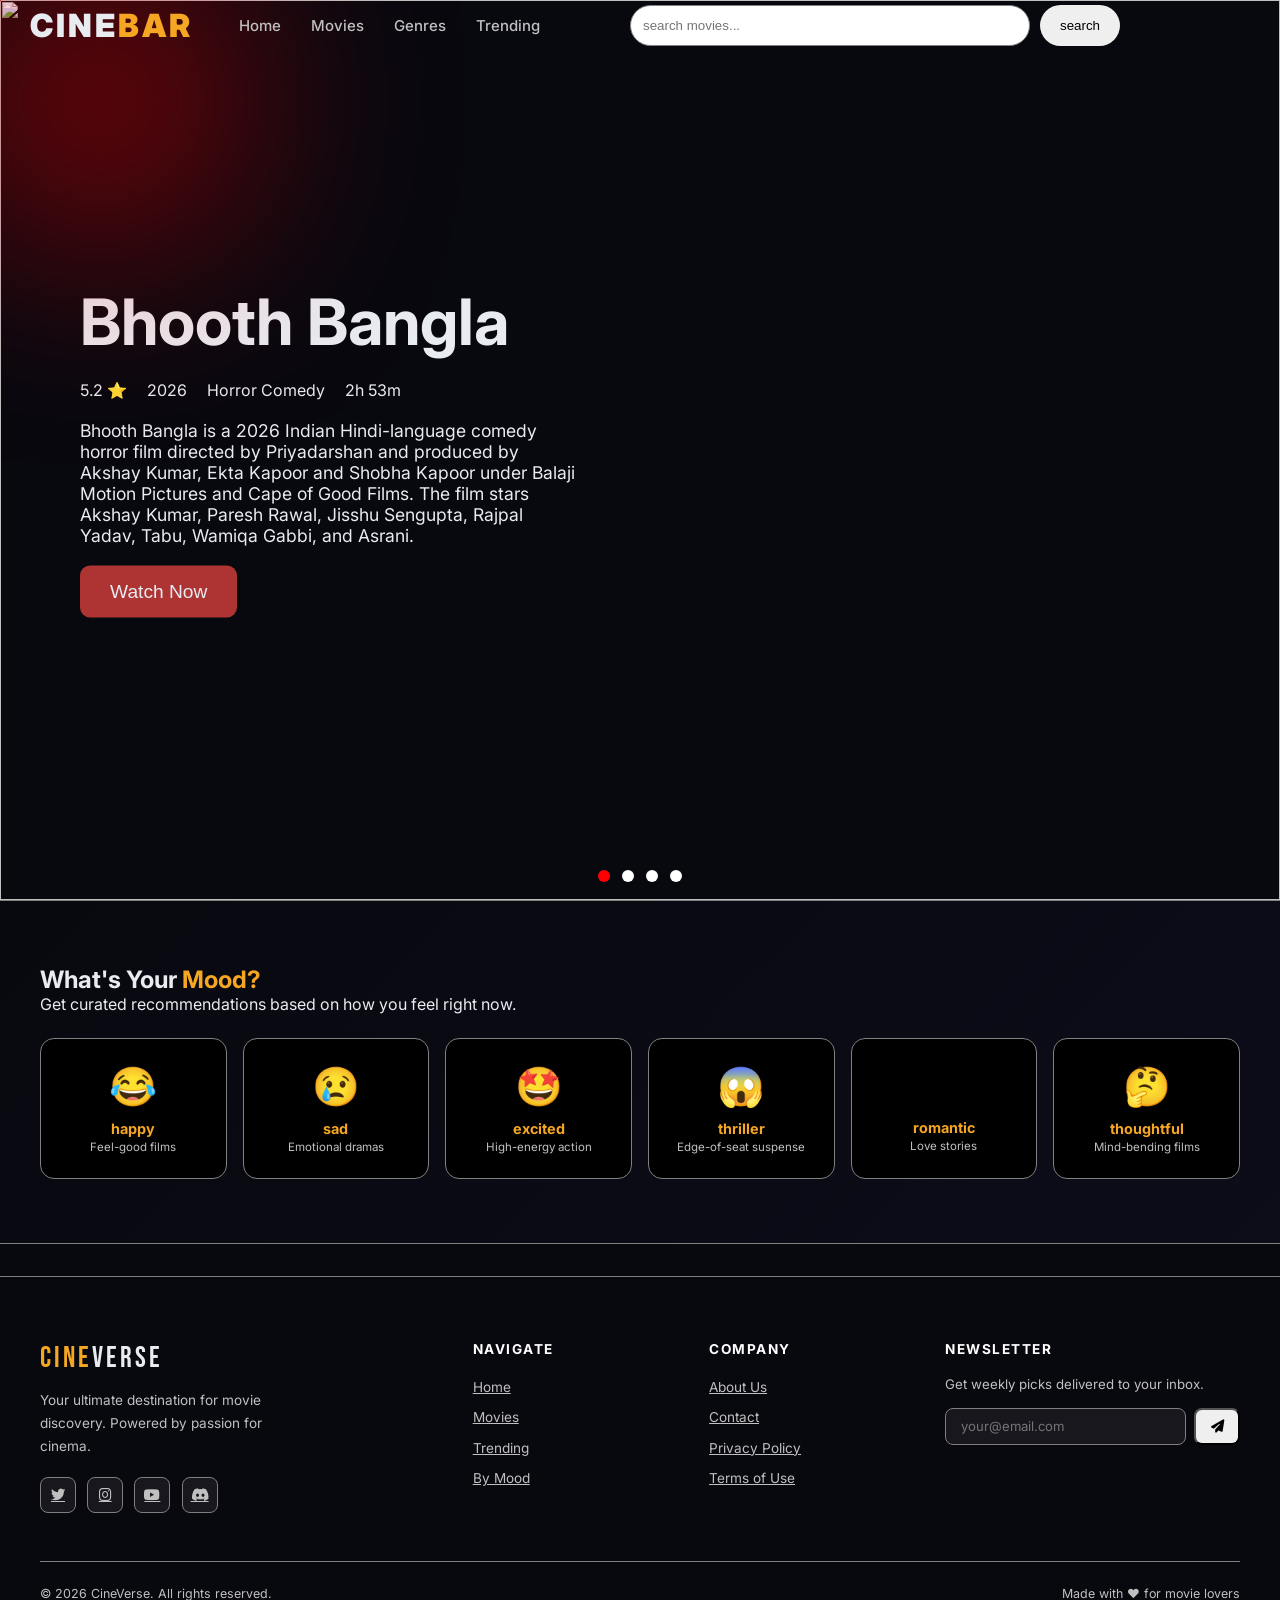
==== index.html @ 983326cc "changed" ====
<!DOCTYPE html>
<html lang="en">
<head>
    <meta charset="UTF-8">
    <meta name="viewport" content="width=device-width, initial-scale=1.0">
    <title>Document</title>
    <link href="https://fonts.googleapis.com/css2?family=Bebas+Neue&amp;family=Inter:wght@300;400;500;600;700&amp;display=swap" rel="stylesheet">
    <link rel="stylesheet" href="https://cdnjs.cloudflare.com/ajax/libs/font-awesome/6.5.0/css/all.min.css">
    <link rel="stylesheet" href="style.css">
    
</head>
<body>
    
  <div id="nav">
    <div class="nav-logo">CINE<span>BAR</span></div>
    <h4>Home</h4>
    <h4>Movies</h4>
    <h4>Genres</h4>
    <h4>Trending</h4>
    <div class="search-box">
      <input type="text" placeholder="search movies...">
      <button>search</button>
    </div>
    <button id="log-in">
      <svg xmlns="http://www.w3.org/2000/svg" height="24px" viewBox="0 -960 960 960" width="24px" fill="#e3e3e3"><path d="M234-276q51-39 114-61.5T480-360q69 0 132 22.5T726-276q35-41 54.5-93T800-480q0-133-93.5-226.5T480-800q-133 0-226.5 93.5T160-480q0 59 19.5 111t54.5 93Zm146.5-204.5Q340-521 340-580t40.5-99.5Q421-720 480-720t99.5 40.5Q620-639 620-580t-40.5 99.5Q539-440 480-440t-99.5-40.5ZM480-80q-83 0-156-31.5T197-197q-54-54-85.5-127T80-480q0-83 31.5-156T197-763q54-54 127-85.5T480-880q83 0 156 31.5T763-763q54 54 85.5 127T880-480q0 83-31.5 156T763-197q-54 54-127 85.5T480-80Zm100-95.5q47-15.5 86-44.5-39-29-86-44.5T480-280q-53 0-100 15.5T294-220q39 29 86 44.5T480-160q53 0 100-15.5ZM523-537q17-17 17-43t-17-43q-17-17-43-17t-43 17q-17 17-17 43t17 43q17 17 43 17t43-17Zm-43-43Zm0 360Z"/></svg>
      <h4>Login</h4>
    </button>
  </div>
  <div id="cursor"></div>
  <div id="cursor-blur"></div> 
  <div id="main">  
    <div class="slides">
      <div class="slide active">
        <img src="https://assets-in.bmscdn.com/discovery-catalog/events/et00411383-grhdukkwst-landscape.jpg">
        <div class="caption">
          <h1 class="title">Bhooth Bangla</h1>
          <div class="movie-info">
            <span>5.2 ⭐</span>
            <span>2026</span>
            <span>Horror Comedy</span>
            <span>2h 53m</span>
          </div>
          <p class="movie-desc">Bhooth Bangla is a 2026 Indian Hindi-language comedy horror film directed by Priyadarshan and produced by Akshay Kumar, Ekta Kapoor and Shobha Kapoor under Balaji Motion Pictures and Cape of Good Films. The film stars Akshay Kumar, Paresh Rawal, Jisshu Sengupta, Rajpal Yadav, Tabu, Wamiqa Gabbi, and Asrani.</p>
          <button>Watch Now</button>
        </div>
      </div>
      <div class="slide">
        <img src="https://s3.expatmondo.com/expatcinema-images/1a7b7613-91d9-46b9-bedc-e8db11eda9d4.jpg">
        <div class="caption">
          <h1 class="title">Dune</h1>
          <div class="movie-info">
            <span>8.4 ⭐</span>
            <span>2024</span>
            <span>Sci-fi/adventure</span>
            <span>2h 46m</span>
          </div>
          <p class="movie-desc">Paul Atreides unites with Chani and the Fremen while seeking revenge against the conspirators who destroyed his family. Facing a choice between the love of his life and the fate of the universe, he must prevent a terrible future only he can foresee.</p>
          <button>Watch Now</button>
        </div>
      </div>
    
      <div class="slide">
        <img src="https://www.tallengestore.com/cdn/shop/products/stranger_things_13_139fead2-a70d-4ea9-acdf-dca20dd885a5.jpg?v=1514020449">
        <div class="caption">
          <h1 class="title">Stranger Things</h1>
          <div class="movie-info">
            <span>8.6⭐</span>
            <span>2025</span>
            <span>Horror</span>
            <span>5 seasons</span>
          
          </div>
          <p class="movie-desc">In the 1980s Indiana, a group of young friends witness supernatural forces and secret government exploits. As they search for answers, the children unravel a series of extraordinary mysteries.</p>
          <button>Watch Now</button>
        </div>

      </div>
      <div class="slide">
        <img src="https://idiva-media.ilnmedia.com/content/2026/Mar/image-1-71_69ad0dfce208e.jpg?w=900&cc=1">
        <div class="caption"><h1 class="title">Dhurandhar</h1>
          <div class="movie-info">
            <span>8⭐</span>
            <span>2022</span>
            <span>Adventure/Spy</span>
            <span>3h 49m</span>
          
          </div>
          <p class="movie-desc">Hamza Ali Mazari pursues Major Iqbal to dismantle Pakistan's crime system. As his mission unfolds, his past reveals a transformative history that shaped his relentless drive for justice.</p>
          <button>Watch Now</button>
        </div>

      </div>
    
    </div>

    <div class="dots">
      <span class="dot active"></span>
      <span class="dot"></span>
      <span class="dot"></span>
      <span class="dot"></span>
    
    </div>
  </div>
  <section id="mood-section">
    <div style="max-width:1200px;margin:0 auto;">
      
      <h2 class="section-title">What's Your <span>Mood?</span></h2>
      <p>Get curated recommendations based on how you feel right now.</p>
      <div class="mood-grid">
        <div class="mood-card" oncllick="setMood('happy','😂')" data-mood="happy">
          <div class="mood-icon">😂</div>
          <div class="mood-label">happy</div>
          <div class="mood-sub">Feel-good films</div>
        </div>
        <div class="mood-card" onclick="setMood('sad','😢')" data-mood="sad">
          <div class="mood-icon">😢</div>
          <div class="mood-label">sad</div>
          <div class="mood-sub">Emotional dramas</div>
        </div>
        <div class="mood-card" onclick="setMood('excited','🤩')" data-mood="excited">
          <div class="mood-icon">🤩</div>
          <div class="mood-label">excited</div>
          <div class="mood-sub">High-energy action</div>
        </div>
        <div class="mood-card" onclick="setMood('thriller','😱')" data-mood="thriller">
          <div class="mood-icon">😱</div>
          <div class="mood-label">thriller</div>
          <div class="mood-sub">Edge-of-seat suspense</div>
        </div>
        <div class="mood-card" onclick="setMood('romantic','❤️')" data-mood="romantic">
          <div class="mood-icon">❤️</div>
          <div class="mood-label">romantic</div>
          <div class="mood-sub">Love stories</div>
        </div>
        <div class="mood-card" onclick="setMood('thoughtful','🤔')" data-mood="thoughtful">
          <div class="mood-icon">🤔</div>
          <div class="mood-label">thoughtful</div>
          <div class="mood-sub">Mind-bending films</div>
        </div>
      </div>
  <div id="mood-results" style="margin-top:2rem;display:none;">
  <div class="because-tag" id="mood-label-tag"></div>
  <div class="carousel-wrapper">
    <button class="carousel-btn left" onclick="scrollMood(-1)">❮</button>
    <div class="carousel-track" id="mood-row"></div>
    <button class="carousel-btn right" onclick="scrollMood(1)">❯</button>
  </div>
</div>
    </div>
  </section>
  <footer id="footer">
  <div class="footer-grid">
    <div class="footer-brand">
      <div class="logo">Cine<span style="color:#E8EBF0">Verse</span></div>
      <p>Your ultimate destination for movie discovery. Powered by passion for cinema.</p>
      <div class="footer-socials">
        <a href="#" class="footer-social"><i class="fab fa-twitter"></i></a>
        <a href="#" class="footer-social"><i class="fab fa-instagram"></i></a>
        <a href="#" class="footer-social"><i class="fab fa-youtube"></i></a>
        <a href="#" class="footer-social"><i class="fab fa-discord"></i></a>
      </div>
    </div>
    <div class="footer-col">
      <h4>Navigate</h4>
      <ul class="footer-links">
        <li><a href="#hero">Home</a></li>
        <li><a href="#movies-section">Movies</a></li>
        <li><a href="#trending-section">Trending</a></li>
        <li><a href="#mood-section">By Mood</a></li>
      </ul>
    </div>
    <div class="footer-col">
      <h4>Company</h4>
      <ul class="footer-links">
        <li><a href="#">About Us</a></li>
        <li><a href="#">Contact</a></li>
        <li><a href="#">Privacy Policy</a></li>
        <li><a href="#">Terms of Use</a></li>
      </ul>
    </div>
    <div class="footer-col">
      <h4>Newsletter</h4>
      <p>Get weekly picks delivered to your inbox.</p>
      <div class="msg">
        <input type="email" placeholder="your@email.com">
        <button class="btn-filter"><i class="fas fa-paper-plane"></i></button>
      </div>
    </div>
  </div>
  <div class="footer-bottom">
    <p>© 2026 CineVerse. All rights reserved.</p>
    <p>Made with ❤️ for movie lovers</p>
  </div>
</footer>




 <script src="script.js"></script>   
</body>
</html>
---- style.css ----
*{
   margin:0;
   padding: 0;
   box-sizing: border-box;
  
}
html,body{
    height: 100vh;
    width: 100%;
    
    background-color: #08080F;
   font-family:'Inter',sans-serif;
}
 
.nav-logo {
  font-family: 'Inter', sans-serif;
  font-size: 2rem;
  letter-spacing: 3px;
  color: #E8EBF0;
  flex-shrink: 0;
  font-weight: 900;
  margin-right: 1rem;
  
}
.nav-logo span { 
  color:#F5A623;
  font-weight: 900;
font-family:'Inter',sans-serif; }

#nav{
  top:0;
  left:0;  
  height: 50px;
  width: 100%;
  margin-left: 30px;
  display: flex;
  gap: 30px;
  align-items: center;
  justify-content: flex-start;
  position: fixed;
  z-index: 100;

}
#nav h4{
  color:silver;
    font-size: 15px;
    font-weight: 500;
    display:flex;
    gap:0.2rem;
}


.search-box{
  display: flex;
  gap: 10px;
  margin: 60px;
  
}

.search-box input{
  width: 400px;
  padding: 12px;
  border: 1px solid gray;
  border-radius: 25px;
  
  color:white;
}

.search-box button{
  padding: 12px 20px;
  border: none;
  border-radius: 25px;
  cursor: pointer;
}
#log-in{
  background-color: #F5A623;
  border-radius:30px;
  padding:10px 20px;
    color:whitesmoke;
    margin-left:150px;
    font-size: 20px;
    font-weight: 500;
    align-items: center;
    display:flex;
    border:none;
    gap:4px;
}
#log-in h4{
  color:whitesmoke;
}

#cursor{
    height: 1px;
    width: 1px;
    border-radius: 50%;
    background-color:red;
    position: fixed;
    z-index: 99;
    pointer-events: none;
}
#cursor-blur{
    height: 200px;
    width: 200px;
    border-radius: 50%;
    background-color:red;
    position: fixed;
    filter: blur(120px);
    z-index: 9;
    pointer-events: none;
}
#page1{
  width: 100%;
  height: 100px;
}
.slides {
  width: 100%;
  height: 100vh;
  position: relative;
  overflow:hidden;
  
}
.slides img{
  width:100%;
  height:100%;
  object-fit:cover;
}

.slide {
  position: absolute;
  width: 100%;
  height: 100%;
  opacity:0;
  transition: opacity 0.5s ease;
}

.slide.active {
  opacity: 1;
}


.dots {
  position: absolute;
  bottom: 10px;
  left: 50%;
  transform: translateX(-50%);
}

.dot {
  height: 12px;
  width: 12px;
  margin: 4px;
  background: white;
  display: inline-block;
  border-radius: 50%;
}

.dot.active {
  background: red;
}
.overlay{
  position:absolute;

}
.caption{
  position: absolute;
  top:50%;
  left:80px;
  transform:translateY(-50%);
  color:white;
  width:500px;
  z-index:2;
  
}
.title{
  color:#E8EBF0;
   font-size:4rem;
   margin-bottom:20px;
  
}
.movie-info{
    display:flex;
    gap:20px;
    margin-bottom: 20px;
    font-size:1rem;
    color:#E8EBF0;
    
}
.movie-desc{
    font-size:1.1rem;
    margin-bottom: 20px;
    color:#E8EBF0;
}
.caption button{
  border:none;
  padding:15px 30px;
  font-size:1.2rem;
  cursor:pointer;
  border-radius: 10px;
  background-color:rgb(174, 52, 52);
  color:#E8EBF0;

}
#mood-section {
  padding: 4rem 2.5rem;
  background: linear-gradient(135deg, #08080F 0%,#0D0D1A 100%);
  border-top: 1px solid grey;
  border-bottom: 1px solid grey;
}
#mood-section h2{
  color:#E8EBF0;
}
#mood-section span{
  color:#F5A623;
}
#mood-section p{
  color:#E8EBF0;
}
.mood-grid {
  display: grid;
  grid-template-columns: repeat(auto-fill, minmax(160px, 1fr));
  gap: 1rem;
  margin-top: 1.5rem;
}
.mood-card {
  background:black;
  border: 1px solid grey;
  border-radius:14px;
  padding: 1.5rem 1rem;
  text-align: center;
  cursor: pointer;
  transition: transform 0.28s ease,border-color 0.28s ease;
}
.mood-card:hover, .mood-card.active {
  transform: translateY(-10px);
  border-color: #F5A623;
  background:black;
}
.mood-icon { 
  font-size: 2.4rem; 
  margin-bottom: 0.6rem; 
}
.mood-label { 
  font-weight: 700; 
  font-size: 0.9rem; 
  margin-bottom: 0.2rem;
  color:#F5A623; 
}
.mood-sub { 
  font-size: 0.72rem; 
  color:silver; 
}
.carousel-wrapper {
  position: relative;
  overflow: hidden;
}

.carousel-track {
  display: flex;
  gap: 1rem;
  overflow-x: auto;
  scroll-behavior: smooth;
  scrollbar-width: none;
  padding: 1rem 0;
}




.movie-card {
  min-width: 160px;
  flex-shrink: 0;
  background: black;
  border-radius: 12px;
  overflow: hidden;
  cursor: pointer;
  transition: transform 0.3s;
}

.movie-card:hover {
  transform: scale(1.05);
}

.movie-card img {
  width: 100%;
  height: 240px;
  object-fit: cover;
}

.movie-card h3 {
  font-size: 0.85rem;
  padding: 0.5rem;
  color: #E8EBF0;
}

.movie-card p {
  font-size: 0.8rem;
  padding: 0 0.5rem 0.5rem;
  color: gold;
}

.carousel-btn {
  position: absolute;
  top: 50%;
  transform: translateY(-50%);
  background: rgba(0,0,0,0.6);
  color: white;
  
  border-radius: 50%;
  width: 40px;
  height: 40px;
  font-size: 1.2rem;
  cursor: pointer;
  z-index: 10;
}

.carousel-btn.left { left: 0; }
.carousel-btn.right { right: 0; }
#footer {
  background: #08080F;
  border-top: 1px solid grey;
  padding: 4rem 2.5rem 2rem;
  margin-top: 2rem;
}
.footer-grid {
  display: grid;
  grid-template-columns: 2fr 1fr 1fr 1.5fr;
  gap: 2.5rem;
  max-width: 1200px; margin: 0 auto;
}
.footer-brand .logo { 
  font-family: 'Bebas Neue', sans-serif; 
  font-size: 1.8rem; 
  letter-spacing: 3px; 
  color: #F5A623; 
  margin-bottom: 0.8rem; 
}
.footer-brand p { 
  font-size: 0.85rem; 
  color: silver; 
  line-height: 1.7; 
  max-width: 260px; 
}
.footer-socials { 
  display: flex; 
  gap: 0.7rem; 
  margin-top: 1.2rem; 
}
.footer-social {
  width: 36px; 
  height: 36px; 
  background: rgba(255,255,255,0.06);
  border: 1px solid grey; 
  border-radius: 8px;
  display: flex; 
  align-items: center; 
  justify-content: center;
  font-size: 0.9rem; 
  color: silver;
  
}
.footer-social:hover { 
  background: rgba(245,166,35,0.12); 
  color: #F5A623; 
  border-color: rgba(245,166,35,0.3); 
}
.footer-col h4 { 
  font-weight: 700; 
  font-size: 0.85rem; 
  text-transform: uppercase; 
  letter-spacing: 1.5px; 
  margin-bottom: 1.2rem; 
  color: white; 
}
.footer-col p{
  font-size:0.83rem;
  color:silver;
  margin-bottom:1rem;
}
.msg{
  display:flex;
  gap:0.5rem;
}
.msg input{
  flex:1;
  background:rgba(255,255,255,0.06);
  border:1px solid grey;
  border-radius:8px;
  padding:0.55rem 0.9rem;
  color:white;
  font-family:inherit;
  font-size:0.82rem;
  outline:none;
}
.btn-filter{
  padding:0.55rem 0.9rem;
  border-radius:8px;
}
.footer-links { 
  list-style: none; 
  display: flex; 
  flex-direction: 
  column; gap: 0.65rem; 
}
.footer-links a { 
  font-size: 0.85rem; 
  color: silver; 
}
.footer-links a:hover { 
  color: #F5A623 
}
.footer-bottom {
  border-top: 1px solid grey;
  margin-top: 3rem; 
  padding-top: 1.5rem;
  display: flex; 
  justify-content: space-between; 
  align-items: center;
  flex-wrap: wrap; 
  gap: 0.8rem;
  max-width: 1200px; 
  margin-left: auto; 
  margin-right: auto;
  font-size: 0.78rem; 
  color:silver;
}
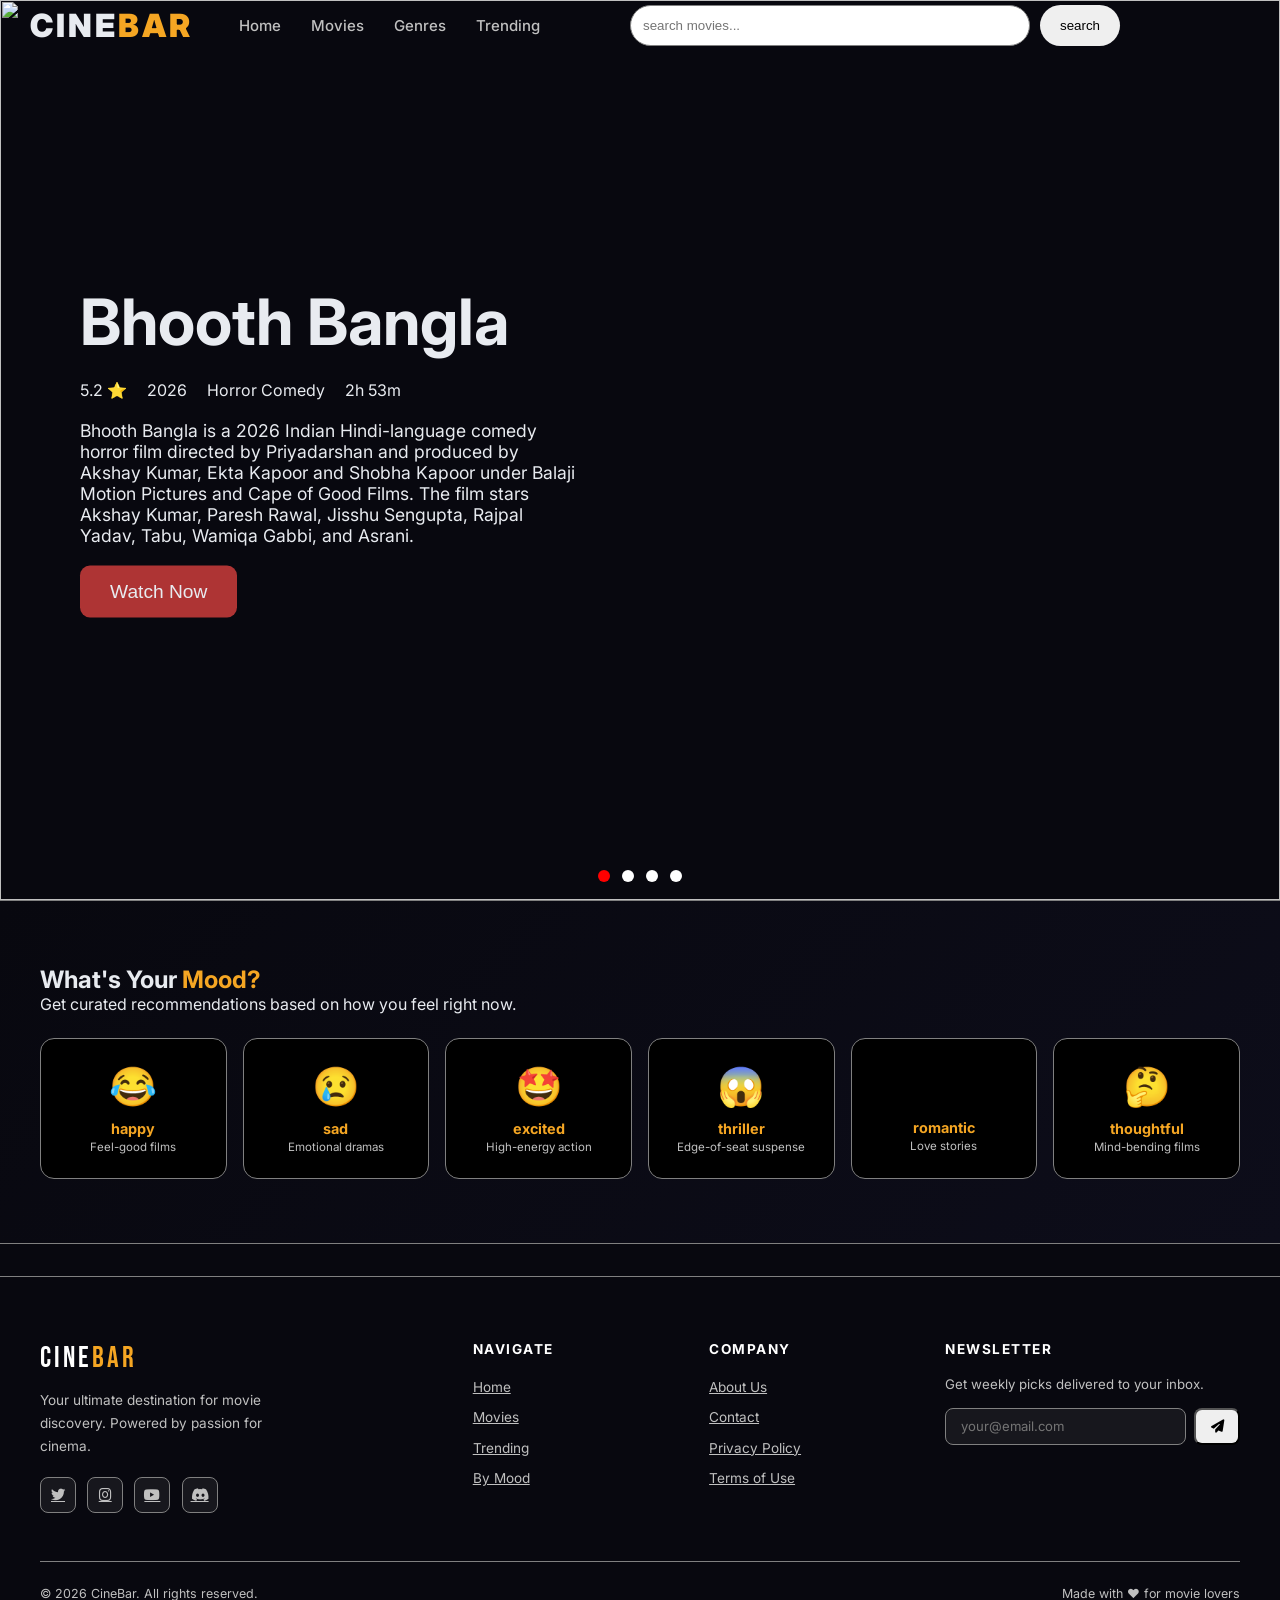
==== commit 70d150c2: "small changes in footer" ====
--- a/index.html
+++ b/index.html
@@ -26,8 +26,7 @@
       <h4>Login</h4>
     </button>
   </div>
-  <div id="cursor"></div>
-  <div id="cursor-blur"></div> 
+  
   <div id="main">  
     <div class="slides">
       <div class="slide active">
@@ -107,7 +106,7 @@
       <h2 class="section-title">What's Your <span>Mood?</span></h2>
       <p>Get curated recommendations based on how you feel right now.</p>
       <div class="mood-grid">
-        <div class="mood-card" oncllick="setMood('happy','😂')" data-mood="happy">
+        <div class="mood-card" onclick="setMood('happy','😂')" data-mood="happy">
           <div class="mood-icon">😂</div>
           <div class="mood-label">happy</div>
           <div class="mood-sub">Feel-good films</div>
@@ -151,7 +150,7 @@
   <footer id="footer">
   <div class="footer-grid">
     <div class="footer-brand">
-      <div class="logo">Cine<span style="color:#E8EBF0">Verse</span></div>
+      <div class="logo">Cine<span style="color:#F5A623">Bar</span></div>
       <p>Your ultimate destination for movie discovery. Powered by passion for cinema.</p>
       <div class="footer-socials">
         <a href="#" class="footer-social"><i class="fab fa-twitter"></i></a>
@@ -188,7 +187,7 @@
     </div>
   </div>
   <div class="footer-bottom">
-    <p>© 2026 CineVerse. All rights reserved.</p>
+    <p>© 2026 CineBar. All rights reserved.</p>
     <p>Made with ❤️ for movie lovers</p>
   </div>
 </footer>
--- a/style.css
+++ b/style.css
@@ -42,6 +42,7 @@
 
 }
 #nav h4{
+  cursor:pointer;
   color:silver;
     font-size: 15px;
     font-weight: 500;
@@ -89,25 +90,6 @@
   color:whitesmoke;
 }
 
-#cursor{
-    height: 1px;
-    width: 1px;
-    border-radius: 50%;
-    background-color:red;
-    position: fixed;
-    z-index: 99;
-    pointer-events: none;
-}
-#cursor-blur{
-    height: 200px;
-    width: 200px;
-    border-radius: 50%;
-    background-color:red;
-    position: fixed;
-    filter: blur(120px);
-    z-index: 9;
-    pointer-events: none;
-}
 #page1{
   width: 100%;
   height: 100px;
@@ -331,7 +313,7 @@
   font-family: 'Bebas Neue', sans-serif; 
   font-size: 1.8rem; 
   letter-spacing: 3px; 
-  color: #F5A623; 
+  color: white; 
   margin-bottom: 0.8rem; 
 }
 .footer-brand p { 
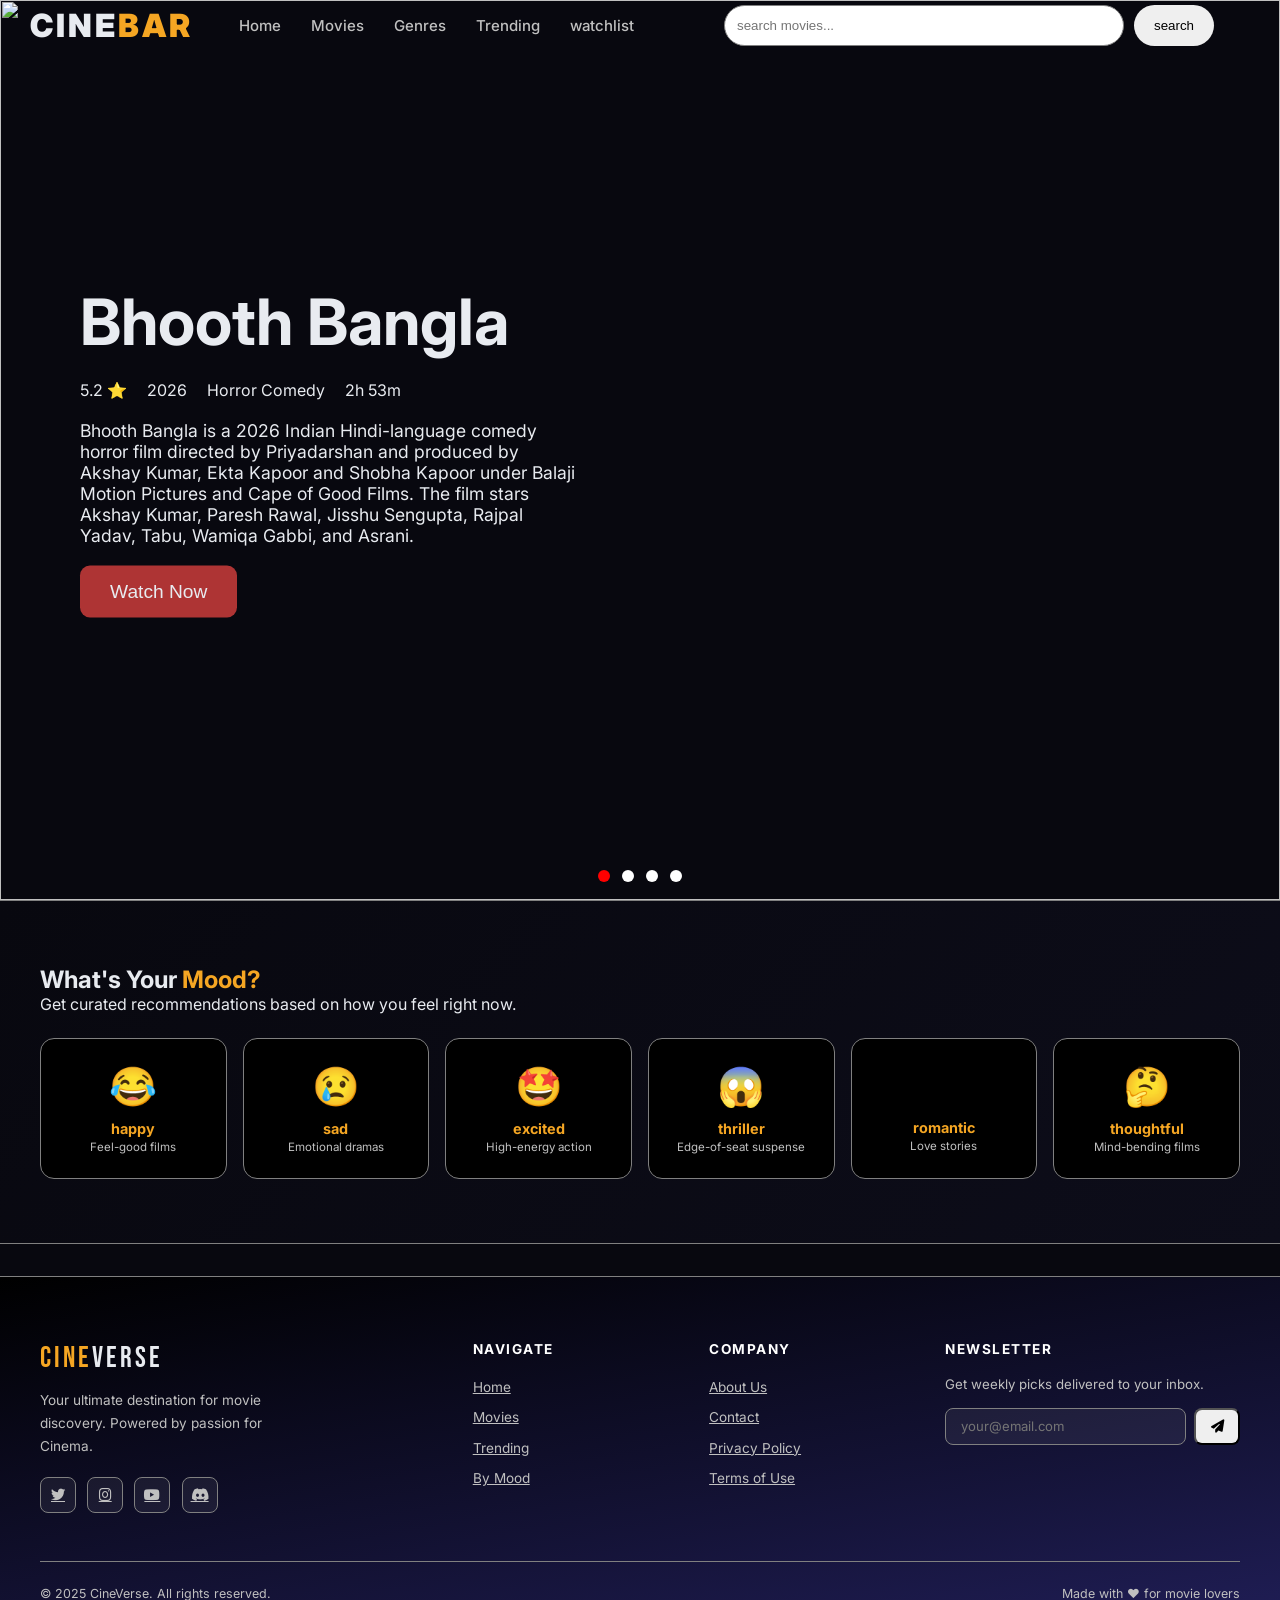
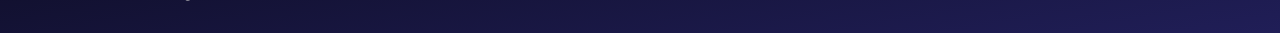
==== commit 71ad9c78: "Watchlist Part Completed" ====
--- a/index.html
+++ b/index.html
@@ -3,8 +3,9 @@
 <head>
     <meta charset="UTF-8">
     <meta name="viewport" content="width=device-width, initial-scale=1.0">
-    <title>Document</title>
+    <title>ClineBar The MovieSpot</title>
     <link href="https://fonts.googleapis.com/css2?family=Bebas+Neue&amp;family=Inter:wght@300;400;500;600;700&amp;display=swap" rel="stylesheet">
+    <link href="https://fonts.googleapis.com/css2?family=Poppins:wght@500;600;700&display=swap" rel="stylesheet">
     <link rel="stylesheet" href="https://cdnjs.cloudflare.com/ajax/libs/font-awesome/6.5.0/css/all.min.css">
     <link rel="stylesheet" href="style.css">
     
@@ -13,10 +14,11 @@
     
   <div id="nav">
     <div class="nav-logo">CINE<span>BAR</span></div>
-    <h4>Home</h4>
-    <h4>Movies</h4>
-    <h4>Genres</h4>
-    <h4>Trending</h4>
+    <a>Home</a>
+    <a>Movies</a>
+    <a>Genres</a>
+    <a>Trending</a>
+    <a href="watchlist.html" target="_blank" rel="noopener  noreferror" >watchlist</a>
     <div class="search-box">
       <input type="text" placeholder="search movies...">
       <button>search</button>
@@ -26,7 +28,8 @@
       <h4>Login</h4>
     </button>
   </div>
-  
+  <div id="cursor"></div>
+  <div id="cursor-blur"></div> 
   <div id="main">  
     <div class="slides">
       <div class="slide active">
@@ -150,8 +153,8 @@
   <footer id="footer">
   <div class="footer-grid">
     <div class="footer-brand">
-      <div class="logo">Cine<span style="color:#F5A623">Bar</span></div>
-      <p>Your ultimate destination for movie discovery. Powered by passion for cinema.</p>
+      <div class="logo">Cine<span style="color:#E8EBF0">Verse</span></div>
+      <p>Your ultimate destination for movie discovery. Powered by passion for Cinema.</p>
       <div class="footer-socials">
         <a href="#" class="footer-social"><i class="fab fa-twitter"></i></a>
         <a href="#" class="footer-social"><i class="fab fa-instagram"></i></a>
@@ -187,7 +190,7 @@
     </div>
   </div>
   <div class="footer-bottom">
-    <p>© 2026 CineBar. All rights reserved.</p>
+    <p>© 2025 CineVerse. All rights reserved.</p>
     <p>Made with ❤️ for movie lovers</p>
   </div>
 </footer>
--- a/style.css
+++ b/style.css
@@ -41,13 +41,14 @@
   z-index: 100;
 
 }
-#nav h4{
-  cursor:pointer;
+#nav a{
   color:silver;
     font-size: 15px;
     font-weight: 500;
     display:flex;
     gap:0.2rem;
+    cursor: pointer;
+    text-decoration: none;
 }
 
 
@@ -89,7 +90,26 @@
 #log-in h4{
   color:whitesmoke;
 }
-
+/* 
+#cursor{
+    height: 1px;
+    width: 1px;
+    border-radius: 50%;
+    background-color:red;
+    position: fixed;
+    z-index: 99;
+    pointer-events: none;
+}
+#cursor-blur{
+    height: 200px;
+    width: 200px;
+    border-radius: 50%;
+    background-color:red; 
+    position: fixed;
+    filter: blur(120px);
+    z-index: 9;
+    pointer-events: none;
+} */
 #page1{
   width: 100%;
   height: 100px;
@@ -298,7 +318,7 @@
 .carousel-btn.left { left: 0; }
 .carousel-btn.right { right: 0; }
 #footer {
-  background: #08080F;
+  background: linear-gradient(350deg,rgb(32, 30, 87), black);
   border-top: 1px solid grey;
   padding: 4rem 2.5rem 2rem;
   margin-top: 2rem;
@@ -313,7 +333,7 @@
   font-family: 'Bebas Neue', sans-serif; 
   font-size: 1.8rem; 
   letter-spacing: 3px; 
-  color: white; 
+  color: #F5A623; 
   margin-bottom: 0.8rem; 
 }
 .footer-brand p { 
@@ -405,3 +425,17 @@
   font-size: 0.78rem; 
   color:silver;
 }
+.watchlist-btn{
+  font-family: poppins;
+  font-size: 20px;
+  padding-right:80px;
+  padding-left: 75px;
+  color: white;
+  background: linear-gradient(55deg, rgb(0, 4, 255), rgba(255, 0, 0, 1));
+  border-radius: 7px;
+  /* border: 1px solid white; */
+}
+.watchlist-btn:hover{
+  opacity: 0.6;
+  transition-duration: 0.5s;
+}
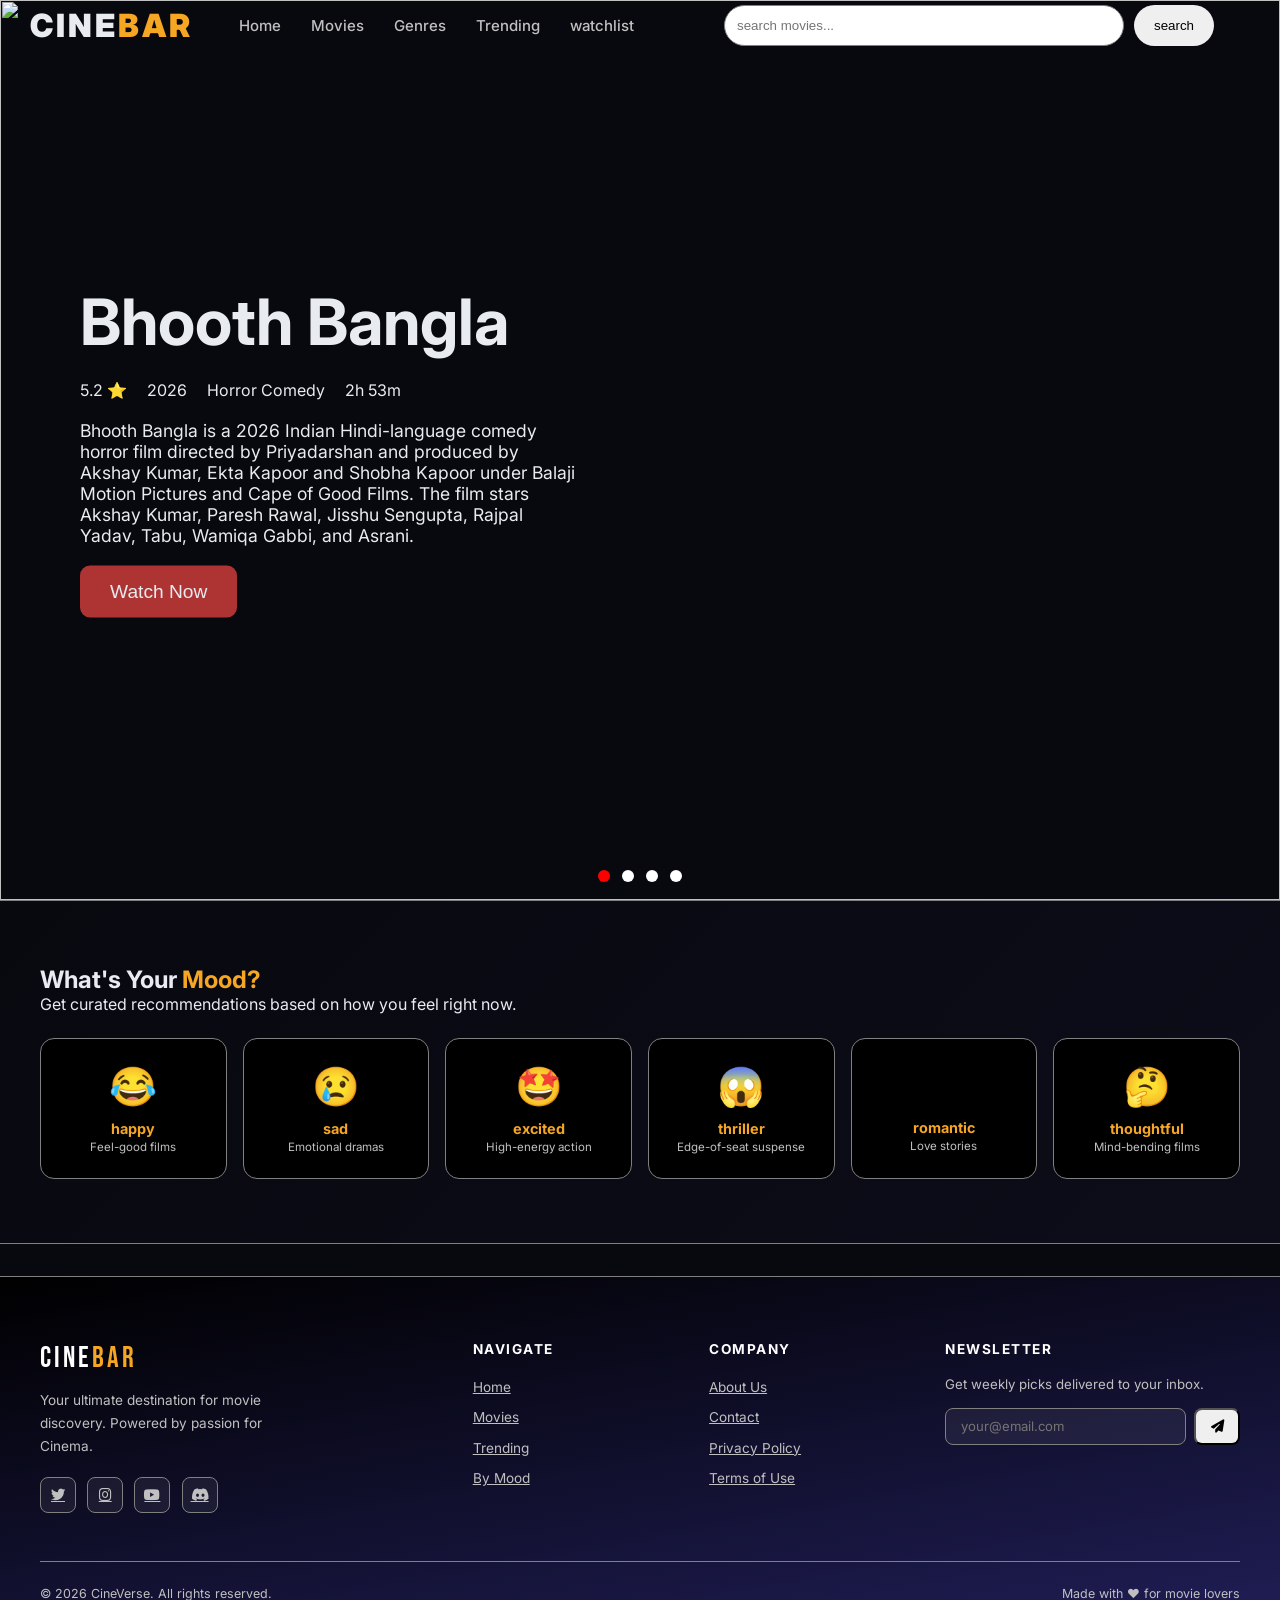
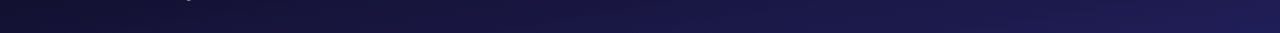
==== commit 6c80acef: "updated page" ====
--- a/index.html
+++ b/index.html
@@ -28,8 +28,6 @@
       <h4>Login</h4>
     </button>
   </div>
-  <div id="cursor"></div>
-  <div id="cursor-blur"></div> 
   <div id="main">  
     <div class="slides">
       <div class="slide active">
@@ -153,7 +151,7 @@
   <footer id="footer">
   <div class="footer-grid">
     <div class="footer-brand">
-      <div class="logo">Cine<span style="color:#E8EBF0">Verse</span></div>
+      <div class="logo">Cine<span style="color:#F5A623">Bar</span></div>
       <p>Your ultimate destination for movie discovery. Powered by passion for Cinema.</p>
       <div class="footer-socials">
         <a href="#" class="footer-social"><i class="fab fa-twitter"></i></a>
@@ -190,14 +188,10 @@
     </div>
   </div>
   <div class="footer-bottom">
-    <p>© 2025 CineVerse. All rights reserved.</p>
+    <p>© 2026 CineVerse. All rights reserved.</p>
     <p>Made with ❤️ for movie lovers</p>
   </div>
 </footer>
-
-
-
-
- <script src="script.js"></script>   
+<script src="script.js"></script>   
 </body>
 </html>
--- a/style.css
+++ b/style.css
@@ -78,38 +78,19 @@
   background-color: #F5A623;
   border-radius:30px;
   padding:10px 20px;
-    color:whitesmoke;
-    margin-left:150px;
-    font-size: 20px;
-    font-weight: 500;
-    align-items: center;
-    display:flex;
-    border:none;
-    gap:4px;
+  color:whitesmoke;
+  margin-left:80px;
+  font-size: 20px;
+  font-weight: 500;
+  align-items: center;
+  display:flex;
+  border:none;
+  gap:4px;
 }
 #log-in h4{
   color:whitesmoke;
 }
-/* 
-#cursor{
-    height: 1px;
-    width: 1px;
-    border-radius: 50%;
-    background-color:red;
-    position: fixed;
-    z-index: 99;
-    pointer-events: none;
-}
-#cursor-blur{
-    height: 200px;
-    width: 200px;
-    border-radius: 50%;
-    background-color:red; 
-    position: fixed;
-    filter: blur(120px);
-    z-index: 9;
-    pointer-events: none;
-} */
+
 #page1{
   width: 100%;
   height: 100px;
@@ -333,7 +314,7 @@
   font-family: 'Bebas Neue', sans-serif; 
   font-size: 1.8rem; 
   letter-spacing: 3px; 
-  color: #F5A623; 
+  color: white; 
   margin-bottom: 0.8rem; 
 }
 .footer-brand p { 
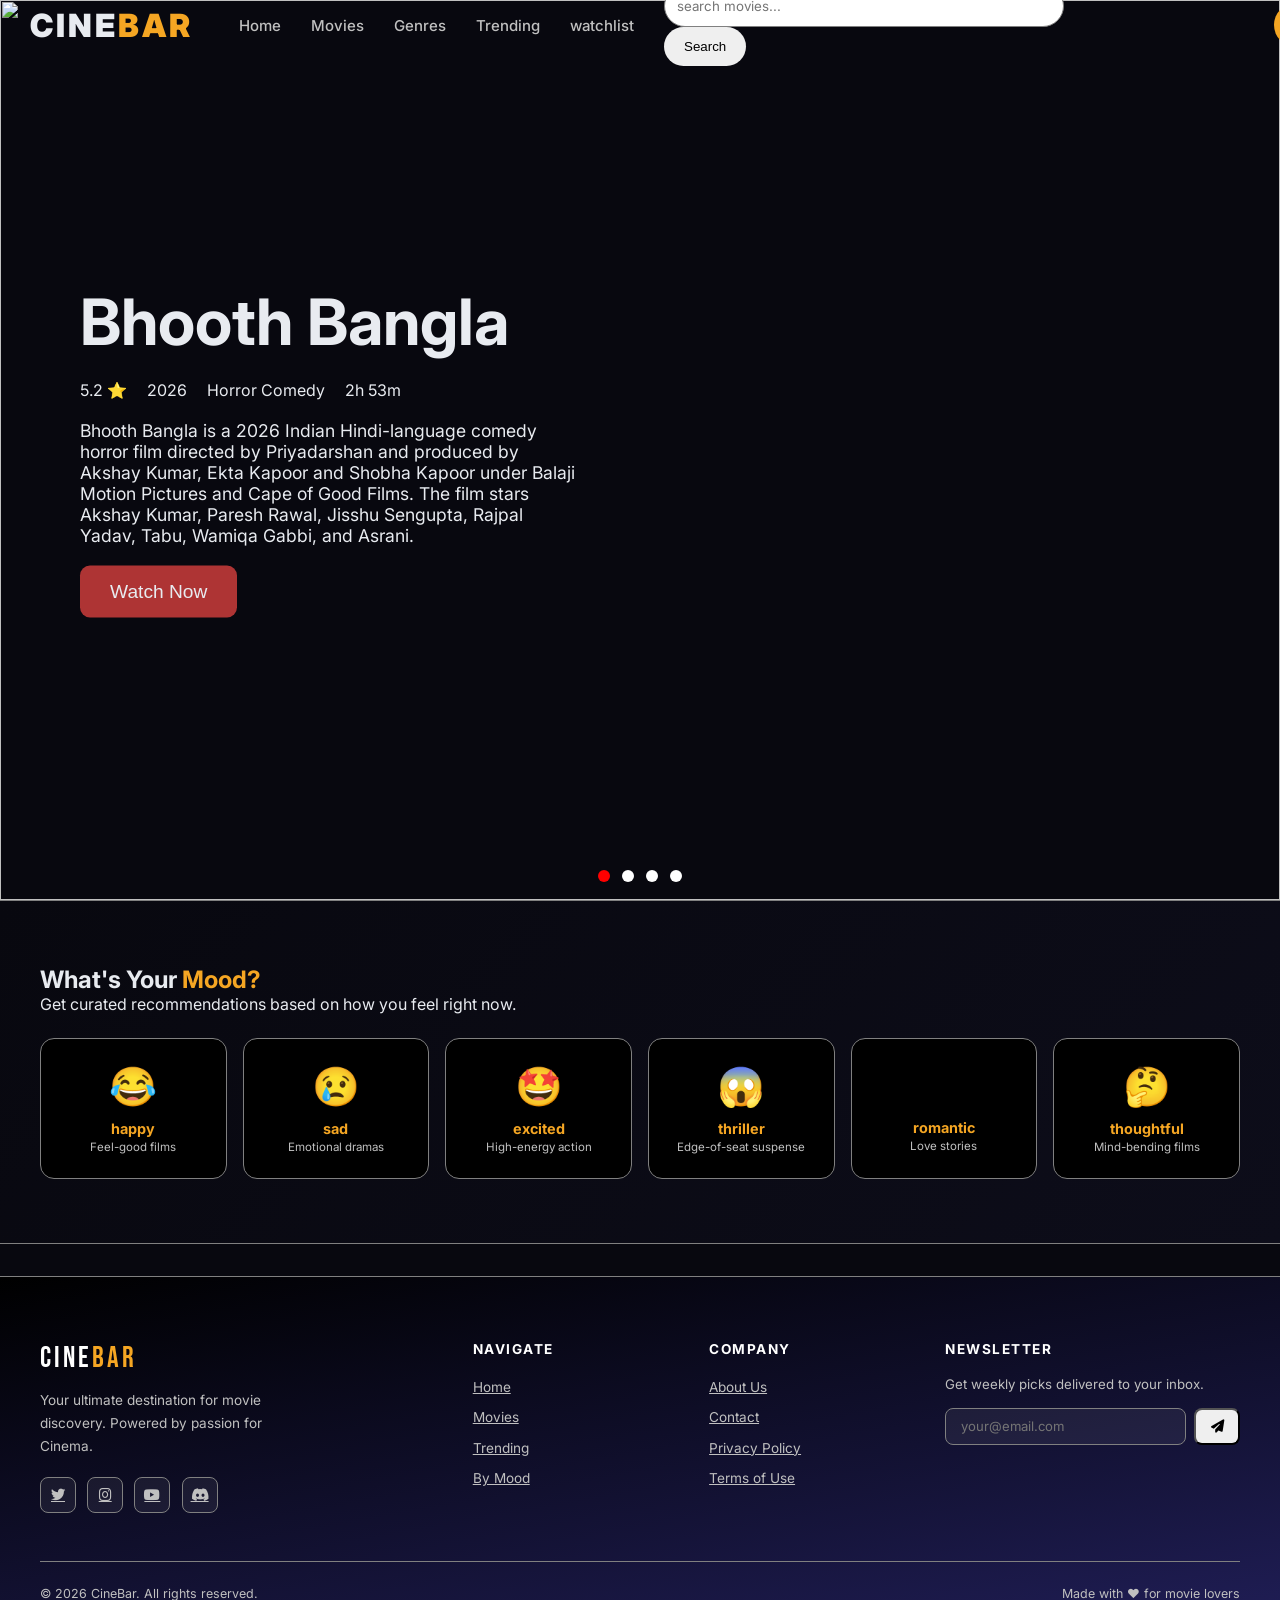
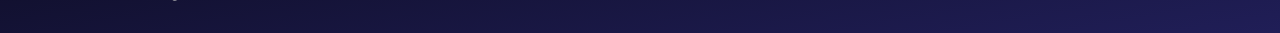
==== commit 14b4372e: "new updated page" ====
--- a/index.html
+++ b/index.html
@@ -19,9 +19,9 @@
     <a>Genres</a>
     <a>Trending</a>
     <a href="watchlist.html" target="_blank" rel="noopener  noreferror" >watchlist</a>
-    <div class="search-box">
-      <input type="text" placeholder="search movies...">
-      <button>search</button>
+    <div class="search-container">
+      <input id="search-input" type="text" placeholder="search movies...">
+      <button id="search-btn">Search</button>
     </div>
     <button id="log-in">
       <svg xmlns="http://www.w3.org/2000/svg" height="24px" viewBox="0 -960 960 960" width="24px" fill="#e3e3e3"><path d="M234-276q51-39 114-61.5T480-360q69 0 132 22.5T726-276q35-41 54.5-93T800-480q0-133-93.5-226.5T480-800q-133 0-226.5 93.5T160-480q0 59 19.5 111t54.5 93Zm146.5-204.5Q340-521 340-580t40.5-99.5Q421-720 480-720t99.5 40.5Q620-639 620-580t-40.5 99.5Q539-440 480-440t-99.5-40.5ZM480-80q-83 0-156-31.5T197-197q-54-54-85.5-127T80-480q0-83 31.5-156T197-763q54-54 127-85.5T480-880q83 0 156 31.5T763-763q54 54 85.5 127T880-480q0 83-31.5 156T763-197q-54 54-127 85.5T480-80Zm100-95.5q47-15.5 86-44.5-39-29-86-44.5T480-280q-53 0-100 15.5T294-220q39 29 86 44.5T480-160q53 0 100-15.5ZM523-537q17-17 17-43t-17-43q-17-17-43-17t-43 17q-17 17-17 43t17 43q17 17 43 17t43-17Zm-43-43Zm0 360Z"/></svg>
@@ -101,6 +101,15 @@
     
     </div>
   </div>
+
+  <div id="search-results" style="margin-top:2rem; display:none;">
+  <div class="because-tag" id="search-label-tag"></div>
+  <div class="carousel-wrapper">
+    <button class="carousel-btn left" onclick="scrollSearch(-1)">❮</button>
+    <div class="carousel-track" id="search-row"></div>
+    <button class="carousel-btn right" onclick="scrollSearch(1)">❯</button>
+  </div>
+</div>
   <section id="mood-section">
     <div style="max-width:1200px;margin:0 auto;">
       
@@ -188,7 +197,7 @@
     </div>
   </div>
   <div class="footer-bottom">
-    <p>© 2026 CineVerse. All rights reserved.</p>
+    <p>© 2026 CineBar. All rights reserved.</p>
     <p>Made with ❤️ for movie lovers</p>
   </div>
 </footer>
--- a/style.css
+++ b/style.css
@@ -51,35 +51,44 @@
     text-decoration: none;
 }
 
-
-.search-box{
-  display: flex;
-  gap: 10px;
-  margin: 60px;
-  
-}
-
-.search-box input{
+#search-input{
   width: 400px;
   padding: 12px;
   border: 1px solid gray;
   border-radius: 25px;
-  
-  color:white;
-}
-
-.search-box button{
+  font-family:'Inter',sans-serif;
+  color:black;
+}
+
+#search-btn{
   padding: 12px 20px;
   border: none;
   border-radius: 25px;
   cursor: pointer;
+}
+.search-flex-row {
+  display: flex;
+  flex-wrap: wrap;
+  gap: 1.5rem;
+  justify-content: center;  
+  margin-top: 1rem;
+  padding: 0 1rem;
+}
+
+.search-flex-row .movie-card {
+  flex: 0 0 auto;            
+  width: 180px;              
+}
+#search-label-tag {
+  color: white;
+  font-size: 1.5rem;
 }
 #log-in{
   background-color: #F5A623;
   border-radius:30px;
   padding:10px 20px;
   color:whitesmoke;
-  margin-left:80px;
+  margin-left:180px;
   font-size: 20px;
   font-weight: 500;
   align-items: center;
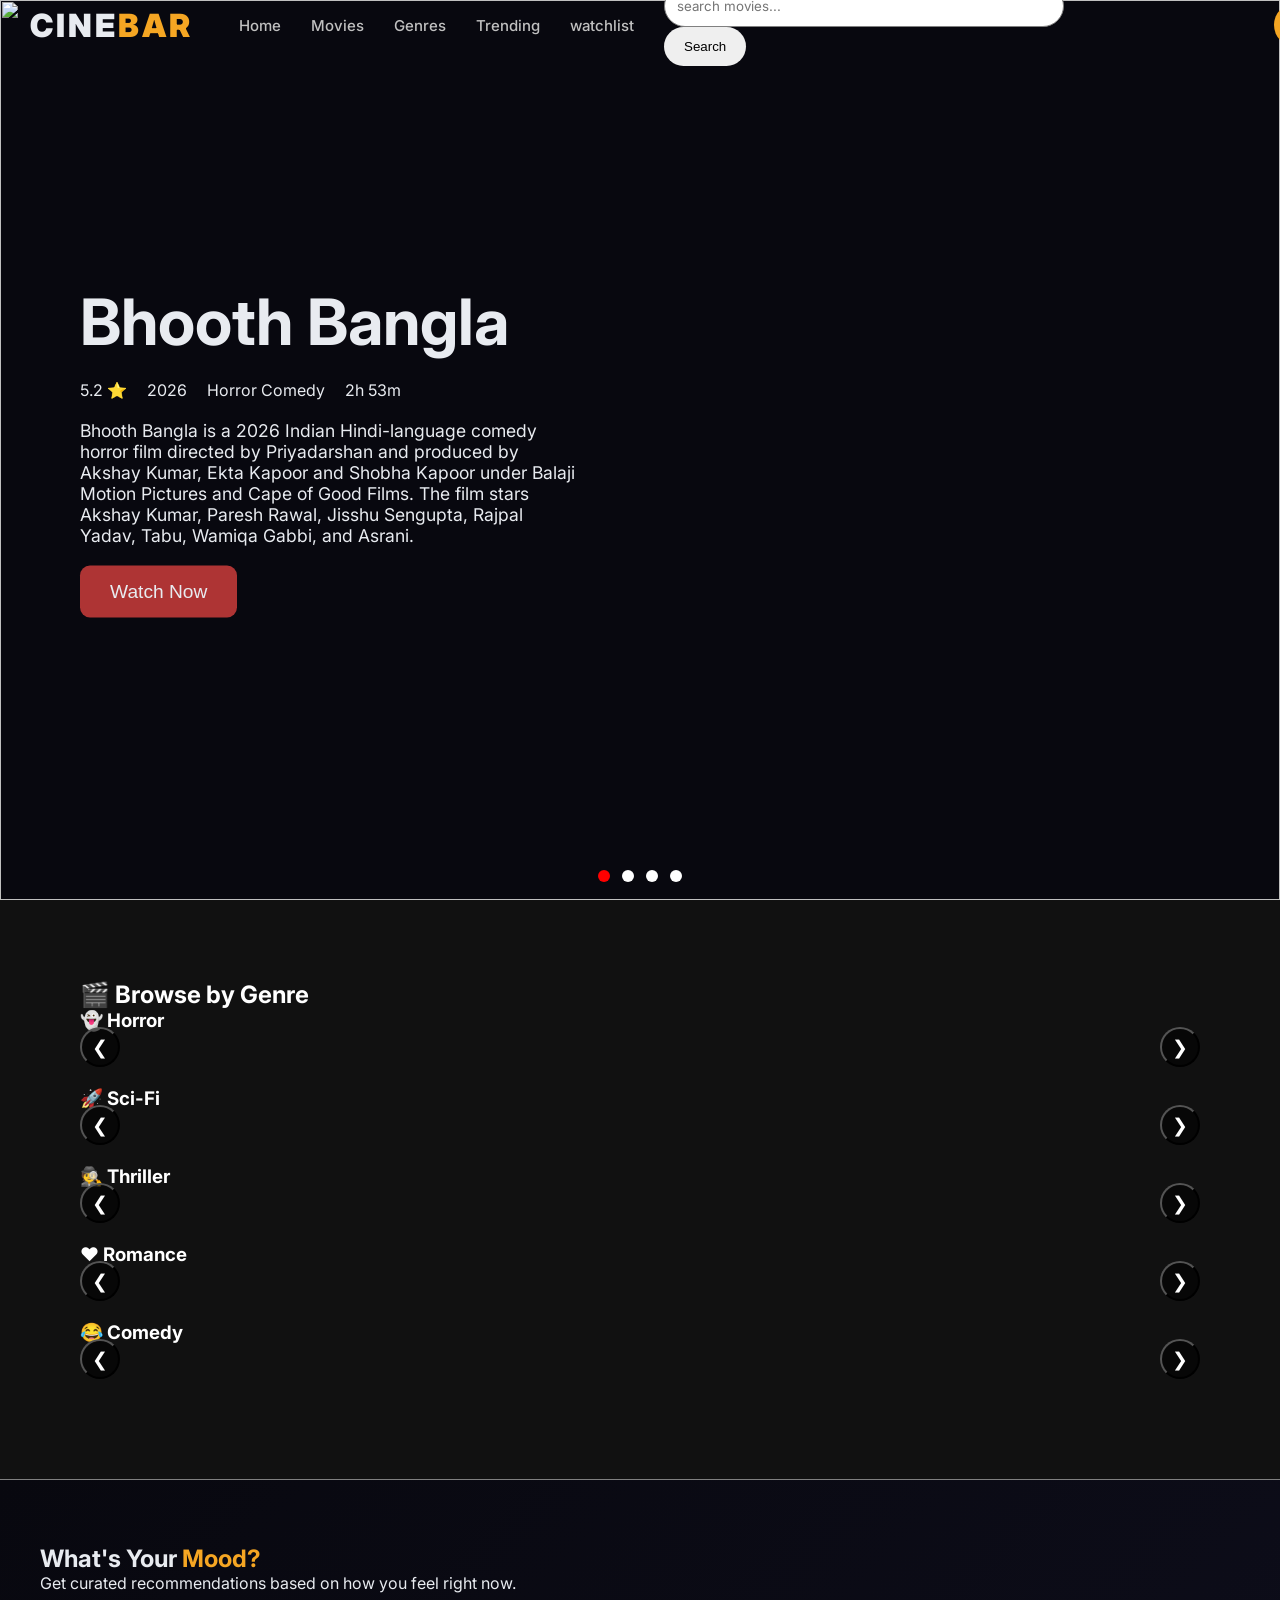
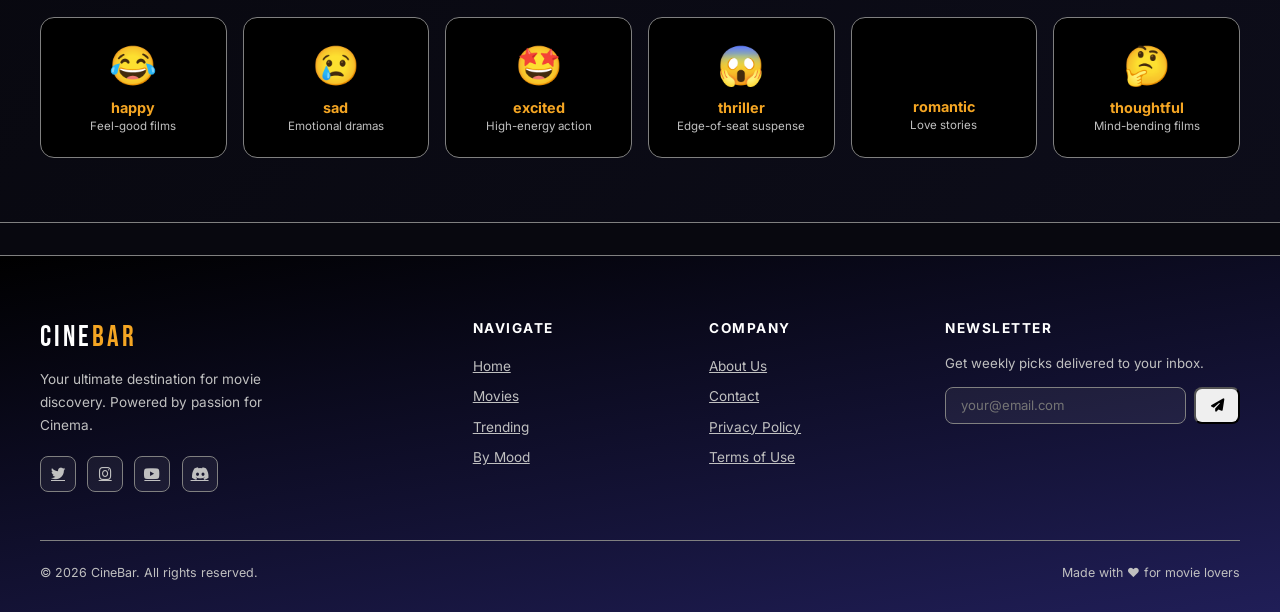
==== commit b3221b63: "updated page genre" ====
--- a/index.html
+++ b/index.html
@@ -110,6 +110,65 @@
     <button class="carousel-btn right" onclick="scrollSearch(1)">❯</button>
   </div>
 </div>
+
+<section class="genre-section">
+  <h2>🎬 Browse by Genre</h2>
+
+  <div class="genre">
+    <h3>👻 Horror</h3>
+    <div class="slider-container">
+      <button class="arrow left" onclick="scrollRow('horror',-300)">❮</button>
+
+      <div class="movie-row" id="horror"></div>
+
+      <button class="arrow right" onclick="scrollRow('horror',300)">❯</button>
+    </div>
+  </div>
+
+  <div class="genre">
+    <h3>🚀 Sci-Fi</h3>
+    <div class="slider-container">
+      <button class="arrow left" onclick="scrollRow('scifi',-300)">❮</button>
+
+      <div class="movie-row" id="scifi"></div>
+
+      <button class="arrow right" onclick="scrollRow('scifi',300)">❯</button>
+    </div>
+  </div>
+
+  <div class="genre">
+    <h3>🕵️ Thriller</h3>
+    <div class="slider-container">
+      <button class="arrow left" onclick="scrollRow('thriller',-300)">❮</button>
+
+      <div class="movie-row" id="thriller"></div>
+
+      <button class="arrow right" onclick="scrollRow('thriller',300)">❯</button>
+    </div>
+  </div>
+
+  <div class="genre">
+    <h3>❤️ Romance</h3>
+    <div class="slider-container">
+      <button class="arrow left" onclick="scrollRow('romance',-300)">❮</button>
+
+      <div class="movie-row" id="romance"></div>
+
+      <button class="arrow right" onclick="scrollRow()">❯</button>
+    </div>
+  </div>
+
+  <div class="genre">
+    <h3>😂 Comedy</h3>
+    <div class="slider-container">
+      <button class="arrow left" onclick="scrollRow('comedy',-300)">❮</button>
+
+      <div class="movie-row" id="comedy"></div>
+
+      <button class="arrow right" onclick="scrollRow('comedy',300)">❯</button>
+    </div>
+  </div>
+</section>
   <section id="mood-section">
     <div style="max-width:1200px;margin:0 auto;">
       
--- a/style.css
+++ b/style.css
@@ -23,9 +23,10 @@
   
 }
 .nav-logo span { 
-  color:#F5A623;
-  font-weight: 900;
-font-family:'Inter',sans-serif; }
+color:#F5A623;
+font-weight: 900;
+font-family:'Inter',sans-serif; 
+}
 
 #nav{
   top:0;
@@ -43,12 +44,12 @@
 }
 #nav a{
   color:silver;
-    font-size: 15px;
-    font-weight: 500;
-    display:flex;
-    gap:0.2rem;
-    cursor: pointer;
-    text-decoration: none;
+  font-size: 15px;
+  font-weight: 500;
+  display:flex;
+  gap:0.2rem;
+  cursor: pointer;
+  text-decoration: none;
 }
 
 #search-input{
@@ -66,6 +67,12 @@
   border-radius: 25px;
   cursor: pointer;
 }
+#search-results{
+  padding:40px;
+  background: linear-gradient(135deg, #08080F 0%,#0D0D1A 100%);
+  border-top: 1px solid grey;
+  border-bottom: 1px solid grey;
+}
 .search-flex-row {
   display: flex;
   flex-wrap: wrap;
@@ -77,12 +84,61 @@
 
 .search-flex-row .movie-card {
   flex: 0 0 auto;            
-  width: 180px;              
+  width: 180px;
+   padding: 4rem 2.5rem;              
 }
 #search-label-tag {
   color: white;
   font-size: 1.5rem;
 }
+.genre-section{
+    padding:80px;
+    background:#111;
+    color:white;
+}
+
+.genre{
+    margin-bottom:40px;
+}
+
+.genre h3{
+    margin-bottom:15px;
+}
+
+.slider-container{
+    display:flex;
+    align-items:center;
+    position:relative;
+}
+
+.movie-row{
+    display:flex;
+    overflow-x:auto;
+    gap:1rem;
+    scroll-behavior:smooth;
+}
+
+.movie-row::-webkit-scrollbar{
+    display:none;
+}
+.arrow{
+  position: absolute;
+  top: 50%;
+  transform: translateY(-50%);
+  background: rgba(0,0,0,0.6);
+  color: white;
+  
+  border-radius: 50%;
+  width: 40px;
+  height: 40px;
+  font-size: 1.2rem;
+  cursor: pointer;
+  z-index: 10;
+ 
+}
+.arrow.left { left: 0; }
+.arrow.right { right: 0; }
+
 #log-in{
   background-color: #F5A623;
   border-radius:30px;
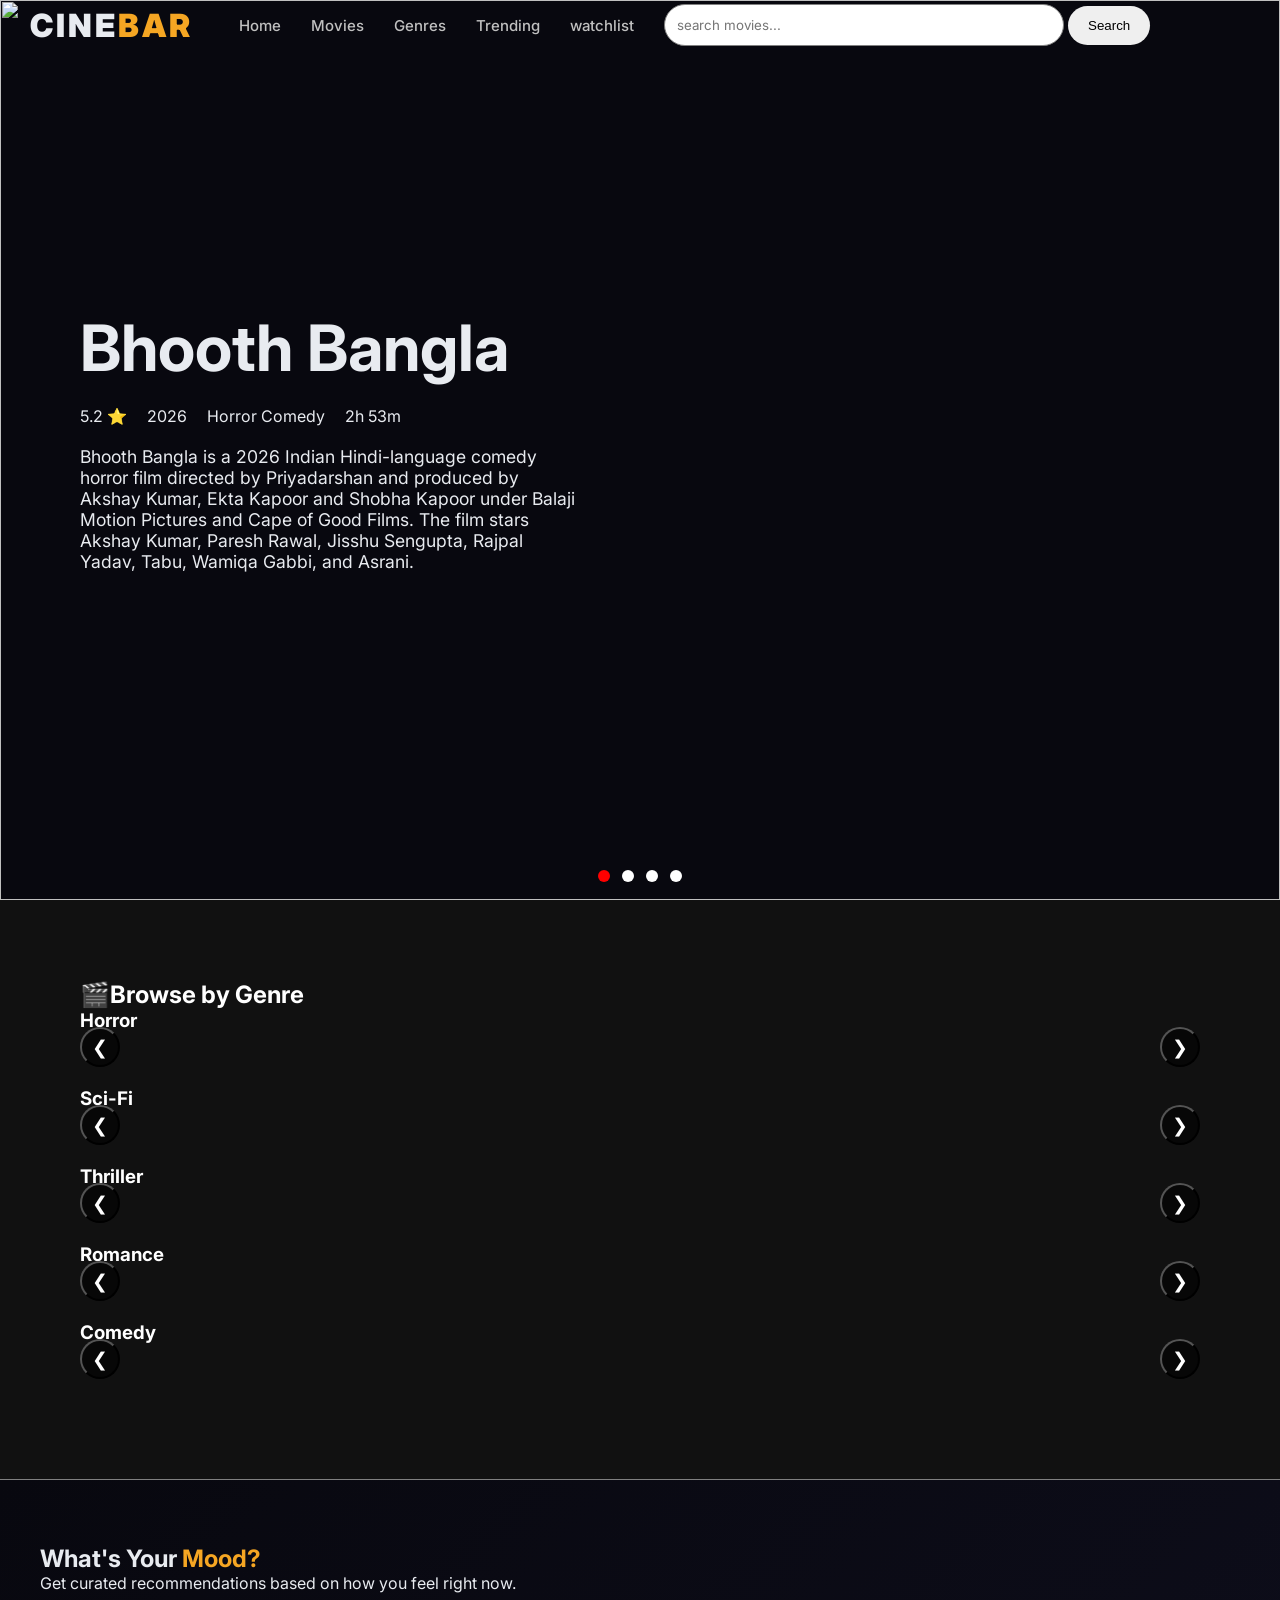
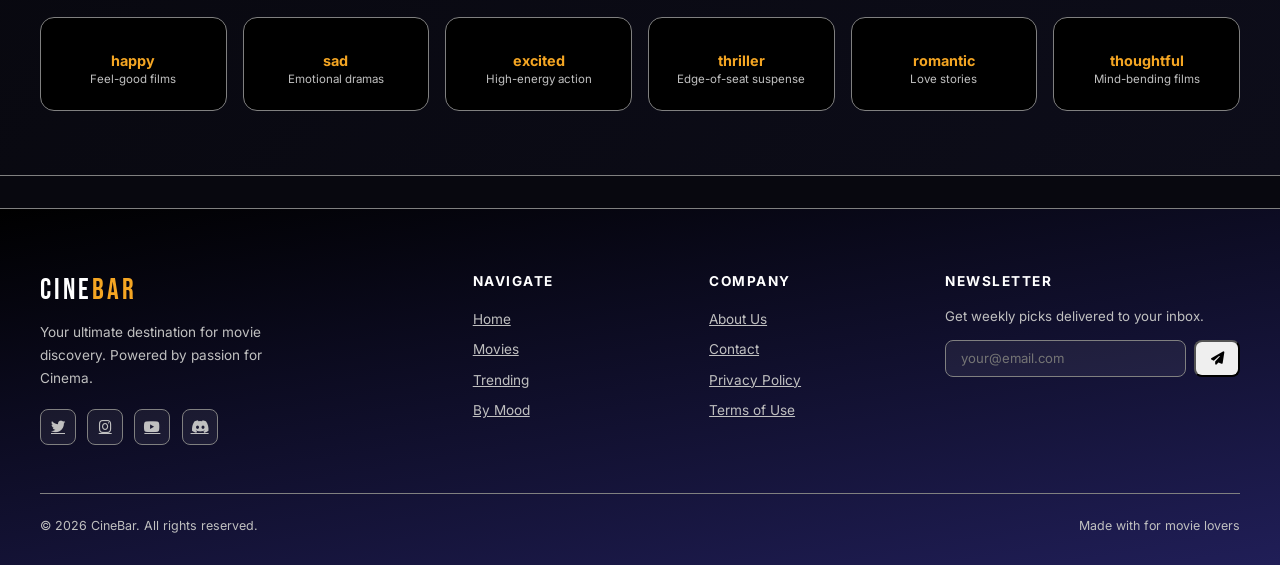
==== commit 02cd611e: "Changed" ====
--- a/index.html
+++ b/index.html
@@ -18,15 +18,15 @@
     <a>Movies</a>
     <a>Genres</a>
     <a>Trending</a>
-    <a href="watchlist.html" target="_blank" rel="noopener  noreferror" >watchlist</a>
+    <a href="watchlist.html" rel="noopener  noreferror" >watchlist</a>
     <div class="search-container">
       <input id="search-input" type="text" placeholder="search movies...">
       <button id="search-btn">Search</button>
     </div>
-    <button id="log-in">
+    <!-- <button id="log-in">
       <svg xmlns="http://www.w3.org/2000/svg" height="24px" viewBox="0 -960 960 960" width="24px" fill="#e3e3e3"><path d="M234-276q51-39 114-61.5T480-360q69 0 132 22.5T726-276q35-41 54.5-93T800-480q0-133-93.5-226.5T480-800q-133 0-226.5 93.5T160-480q0 59 19.5 111t54.5 93Zm146.5-204.5Q340-521 340-580t40.5-99.5Q421-720 480-720t99.5 40.5Q620-639 620-580t-40.5 99.5Q539-440 480-440t-99.5-40.5ZM480-80q-83 0-156-31.5T197-197q-54-54-85.5-127T80-480q0-83 31.5-156T197-763q54-54 127-85.5T480-880q83 0 156 31.5T763-763q54 54 85.5 127T880-480q0 83-31.5 156T763-197q-54 54-127 85.5T480-80Zm100-95.5q47-15.5 86-44.5-39-29-86-44.5T480-280q-53 0-100 15.5T294-220q39 29 86 44.5T480-160q53 0 100-15.5ZM523-537q17-17 17-43t-17-43q-17-17-43-17t-43 17q-17 17-17 43t17 43q17 17 43 17t43-17Zm-43-43Zm0 360Z"/></svg>
       <h4>Login</h4>
-    </button>
+    </button> -->
   </div>
   <div id="main">  
     <div class="slides">
@@ -41,7 +41,7 @@
             <span>2h 53m</span>
           </div>
           <p class="movie-desc">Bhooth Bangla is a 2026 Indian Hindi-language comedy horror film directed by Priyadarshan and produced by Akshay Kumar, Ekta Kapoor and Shobha Kapoor under Balaji Motion Pictures and Cape of Good Films. The film stars Akshay Kumar, Paresh Rawal, Jisshu Sengupta, Rajpal Yadav, Tabu, Wamiqa Gabbi, and Asrani.</p>
-          <button>Watch Now</button>
+          <!-- <button>Watch Now</button> -->
         </div>
       </div>
       <div class="slide">
@@ -55,7 +55,7 @@
             <span>2h 46m</span>
           </div>
           <p class="movie-desc">Paul Atreides unites with Chani and the Fremen while seeking revenge against the conspirators who destroyed his family. Facing a choice between the love of his life and the fate of the universe, he must prevent a terrible future only he can foresee.</p>
-          <button>Watch Now</button>
+          <!-- <button>Watch Now</button> -->
         </div>
       </div>
     
@@ -71,7 +71,7 @@
           
           </div>
           <p class="movie-desc">In the 1980s Indiana, a group of young friends witness supernatural forces and secret government exploits. As they search for answers, the children unravel a series of extraordinary mysteries.</p>
-          <button>Watch Now</button>
+          <!-- <button>Watch Now</button> -->
         </div>
 
       </div>
@@ -86,7 +86,7 @@
           
           </div>
           <p class="movie-desc">Hamza Ali Mazari pursues Major Iqbal to dismantle Pakistan's crime system. As his mission unfolds, his past reveals a transformative history that shaped his relentless drive for justice.</p>
-          <button>Watch Now</button>
+          <!-- <button>Watch Now</button> -->
         </div>
 
       </div>
@@ -112,10 +112,10 @@
 </div>
 
 <section class="genre-section">
-  <h2>🎬 Browse by Genre</h2>
-
-  <div class="genre">
-    <h3>👻 Horror</h3>
+  <h2>🎬Browse by Genre</h2>
+
+  <div class="genre">
+    <h3>Horror</h3>
     <div class="slider-container">
       <button class="arrow left" onclick="scrollRow('horror',-300)">❮</button>
 
@@ -126,7 +126,7 @@
   </div>
 
   <div class="genre">
-    <h3>🚀 Sci-Fi</h3>
+    <h3>Sci-Fi</h3>
     <div class="slider-container">
       <button class="arrow left" onclick="scrollRow('scifi',-300)">❮</button>
 
@@ -137,7 +137,7 @@
   </div>
 
   <div class="genre">
-    <h3>🕵️ Thriller</h3>
+    <h3>Thriller</h3>
     <div class="slider-container">
       <button class="arrow left" onclick="scrollRow('thriller',-300)">❮</button>
 
@@ -148,7 +148,7 @@
   </div>
 
   <div class="genre">
-    <h3>❤️ Romance</h3>
+    <h3>Romance</h3>
     <div class="slider-container">
       <button class="arrow left" onclick="scrollRow('romance',-300)">❮</button>
 
@@ -159,7 +159,7 @@
   </div>
 
   <div class="genre">
-    <h3>😂 Comedy</h3>
+    <h3>Comedy</h3>
     <div class="slider-container">
       <button class="arrow left" onclick="scrollRow('comedy',-300)">❮</button>
 
@@ -175,33 +175,33 @@
       <h2 class="section-title">What's Your <span>Mood?</span></h2>
       <p>Get curated recommendations based on how you feel right now.</p>
       <div class="mood-grid">
-        <div class="mood-card" onclick="setMood('happy','😂')" data-mood="happy">
-          <div class="mood-icon">😂</div>
+        <div class="mood-card" onclick="setMood('happy','Happy')" data-mood="happy">
+          <div class="mood-icon"></div>
           <div class="mood-label">happy</div>
           <div class="mood-sub">Feel-good films</div>
         </div>
-        <div class="mood-card" onclick="setMood('sad','😢')" data-mood="sad">
-          <div class="mood-icon">😢</div>
+        <div class="mood-card" onclick="setMood('sad','sad')" data-mood="sad">
+          <div class="mood-icon"></div>
           <div class="mood-label">sad</div>
           <div class="mood-sub">Emotional dramas</div>
         </div>
-        <div class="mood-card" onclick="setMood('excited','🤩')" data-mood="excited">
-          <div class="mood-icon">🤩</div>
+        <div class="mood-card" onclick="setMood('excited','Excited')" data-mood="excited">
+          <div class="mood-icon"></div>
           <div class="mood-label">excited</div>
           <div class="mood-sub">High-energy action</div>
         </div>
-        <div class="mood-card" onclick="setMood('thriller','😱')" data-mood="thriller">
-          <div class="mood-icon">😱</div>
+        <div class="mood-card" onclick="setMood('thriller','Thriller')" data-mood="thriller">
+          <div class="mood-icon"></div>
           <div class="mood-label">thriller</div>
           <div class="mood-sub">Edge-of-seat suspense</div>
         </div>
-        <div class="mood-card" onclick="setMood('romantic','❤️')" data-mood="romantic">
-          <div class="mood-icon">❤️</div>
+        <div class="mood-card" onclick="setMood('romantic','Romantic')" data-mood="romantic">
+          <div class="mood-icon"></div>
           <div class="mood-label">romantic</div>
           <div class="mood-sub">Love stories</div>
         </div>
-        <div class="mood-card" onclick="setMood('thoughtful','🤔')" data-mood="thoughtful">
-          <div class="mood-icon">🤔</div>
+        <div class="mood-card" onclick="setMood('thoughtful','Thoughtful')" data-mood="thoughtful">
+          <div class="mood-icon"></div>
           <div class="mood-label">thoughtful</div>
           <div class="mood-sub">Mind-bending films</div>
         </div>
@@ -257,7 +257,7 @@
   </div>
   <div class="footer-bottom">
     <p>© 2026 CineBar. All rights reserved.</p>
-    <p>Made with ❤️ for movie lovers</p>
+    <p>Made with  for movie lovers</p>
   </div>
 </footer>
 <script src="script.js"></script>   
--- a/style.css
+++ b/style.css
@@ -477,7 +477,7 @@
   padding-right:80px;
   padding-left: 75px;
   color: white;
-  background: linear-gradient(55deg, rgb(0, 4, 255), rgba(255, 0, 0, 1));
+  background: linear-gradient(150deg, rgba(111, 111, 115, 0.5), rgba(40, 39, 39, 0.4));
   border-radius: 7px;
   /* border: 1px solid white; */
 }
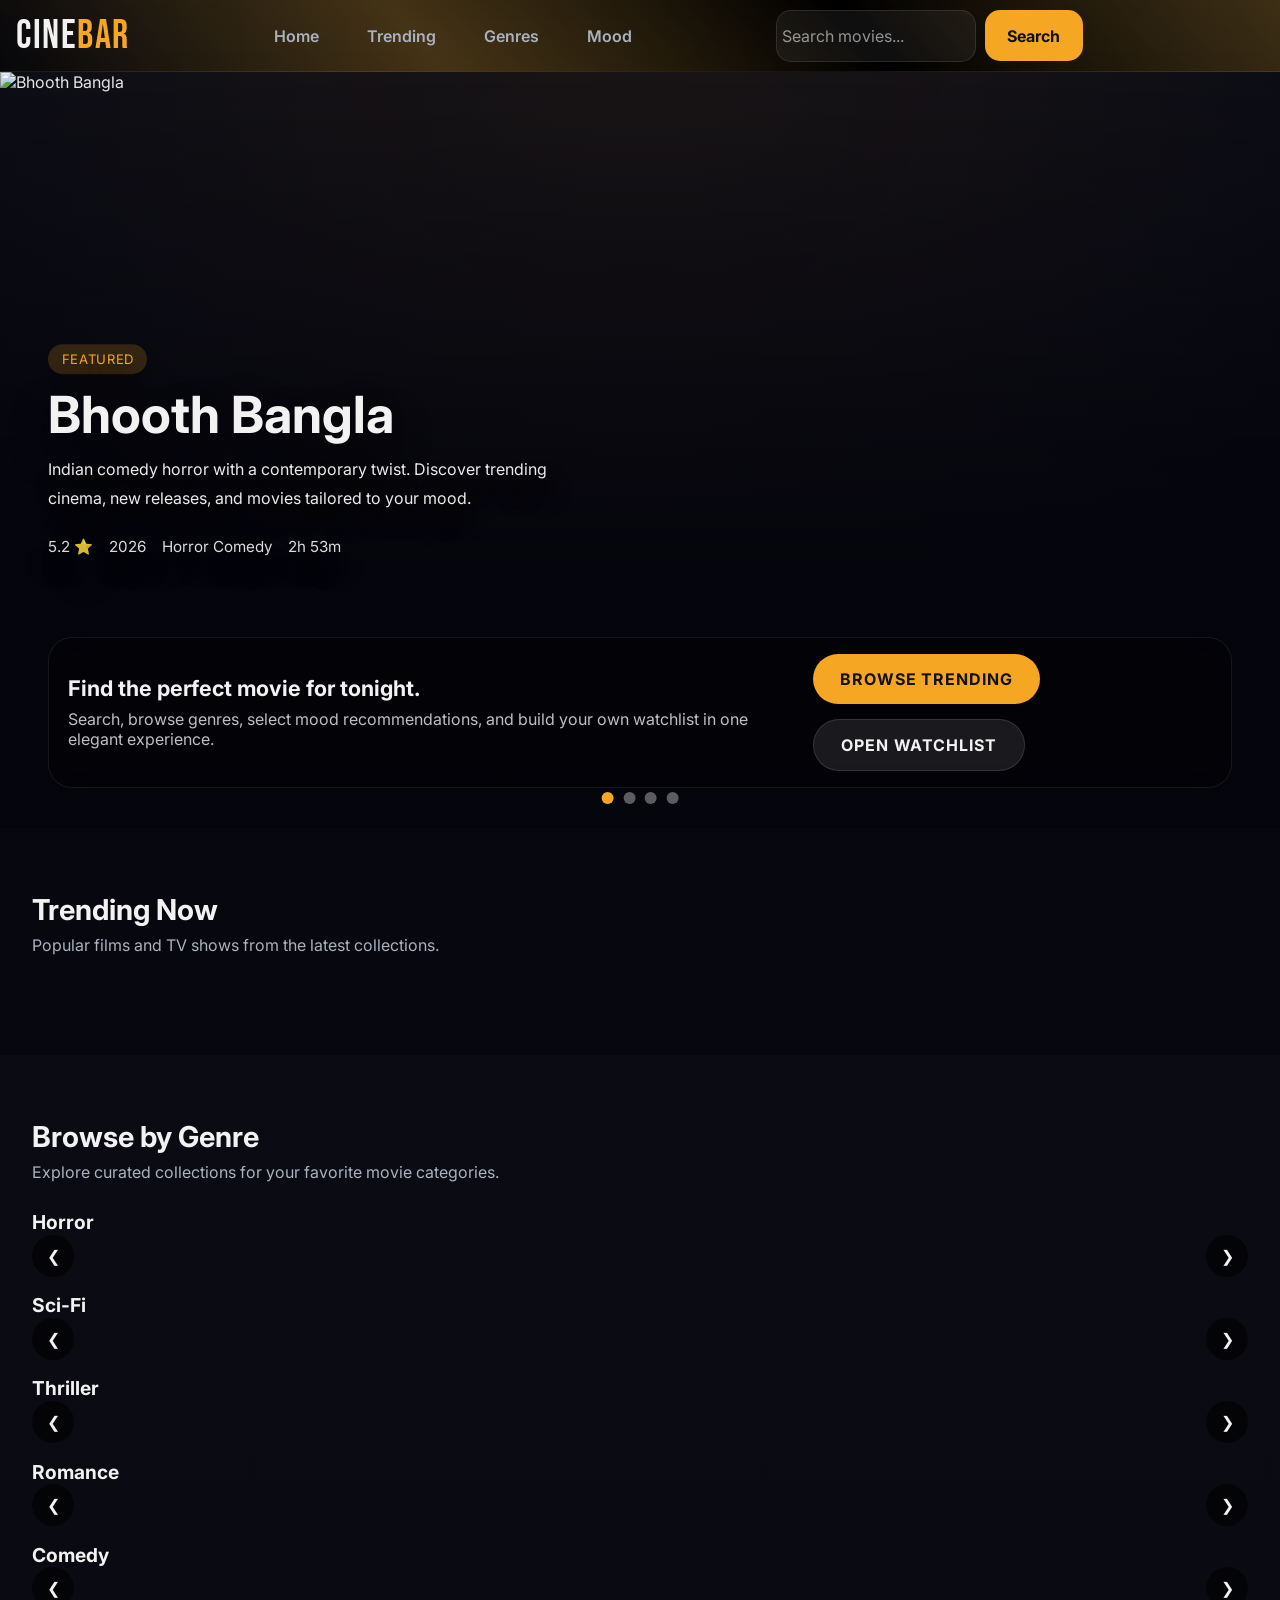
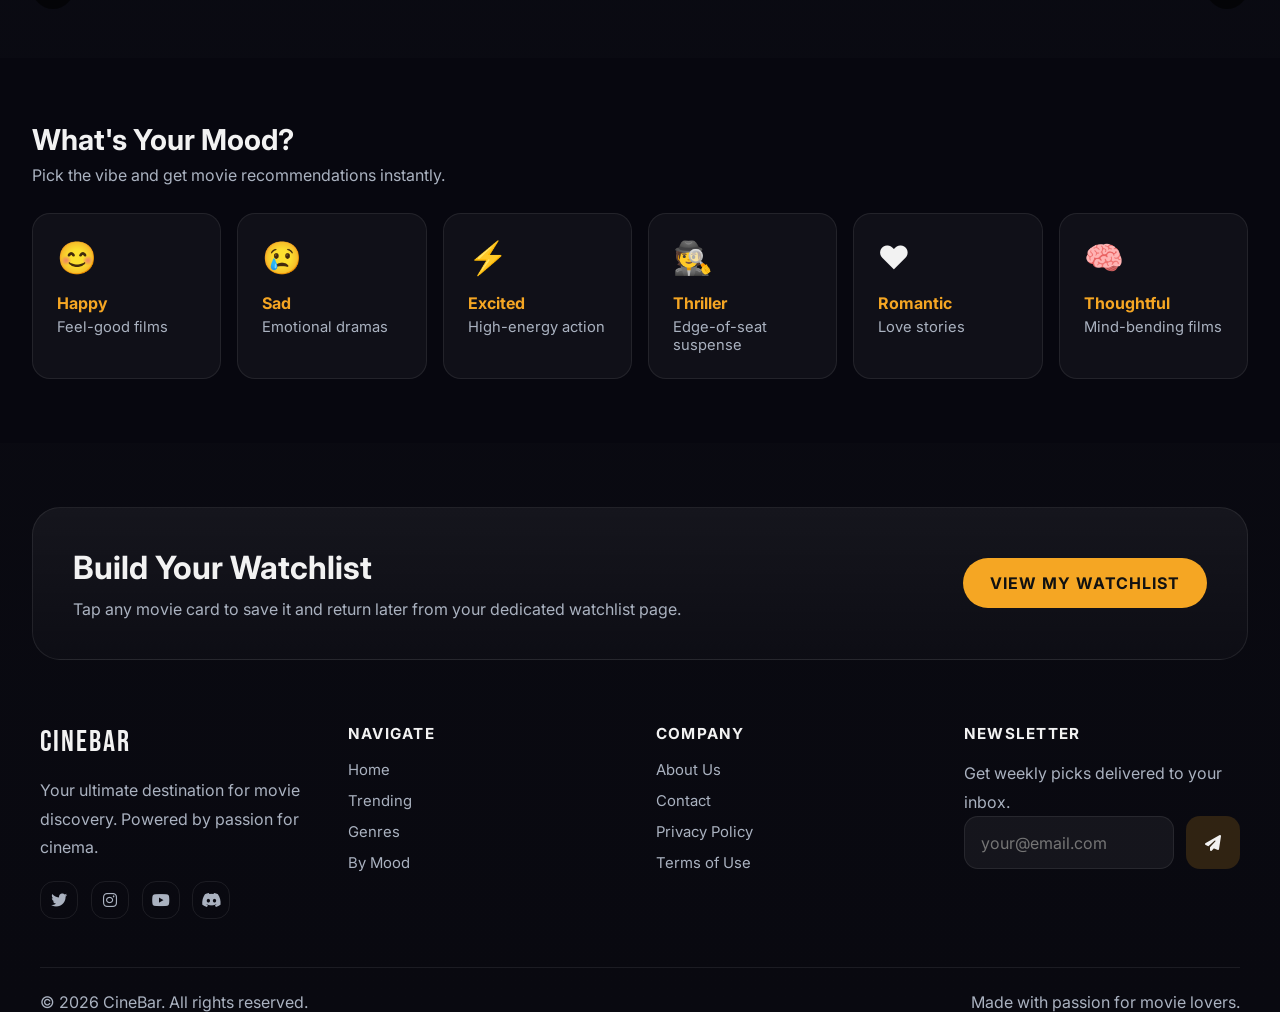
==== commit 50f56cfc: "Refurbished" ====
--- a/index.html
+++ b/index.html
@@ -1,265 +1,295 @@
 <!DOCTYPE html>
 <html lang="en">
+
 <head>
-    <meta charset="UTF-8">
-    <meta name="viewport" content="width=device-width, initial-scale=1.0">
-    <title>ClineBar The MovieSpot</title>
-    <link href="https://fonts.googleapis.com/css2?family=Bebas+Neue&amp;family=Inter:wght@300;400;500;600;700&amp;display=swap" rel="stylesheet">
-    <link href="https://fonts.googleapis.com/css2?family=Poppins:wght@500;600;700&display=swap" rel="stylesheet">
-    <link rel="stylesheet" href="https://cdnjs.cloudflare.com/ajax/libs/font-awesome/6.5.0/css/all.min.css">
-    <link rel="stylesheet" href="style.css">
-    
+  <meta charset="UTF-8" />
+  <meta name="viewport" content="width=device-width, initial-scale=1.0" />
+  <title>CineBar | Movie Recommendations</title>
+  <link href="https://fonts.googleapis.com/css2?family=Bebas+Neue&family=Inter:wght@300;400;500;600;700&family=Poppins:wght@500;600;700&display=swap" rel="stylesheet" />
+  <link rel="stylesheet" href="https://cdnjs.cloudflare.com/ajax/libs/font-awesome/6.5.0/css/all.min.css" />
+  <link rel="stylesheet" href="style.css" />
 </head>
+
 <body>
-    
-  <div id="nav">
+  <header id="nav">
     <div class="nav-logo">CINE<span>BAR</span></div>
-    <a>Home</a>
-    <a>Movies</a>
-    <a>Genres</a>
-    <a>Trending</a>
-    <a href="watchlist.html" rel="noopener  noreferror" >watchlist</a>
+    <nav class="nav-links">
+      <a href="#hero">Home</a>
+      <a href="#trending">Trending</a>
+      <a href="#genres">Genres</a>
+      <a href="#mood">Mood</a>
+      <!-- <a href="watchlist.html">Watchlist</a> -->
+    </nav>
     <div class="search-container">
-      <input id="search-input" type="text" placeholder="search movies...">
+      <input id="search-input" type="text" placeholder="Search movies..." />
       <button id="search-btn">Search</button>
     </div>
-    <!-- <button id="log-in">
-      <svg xmlns="http://www.w3.org/2000/svg" height="24px" viewBox="0 -960 960 960" width="24px" fill="#e3e3e3"><path d="M234-276q51-39 114-61.5T480-360q69 0 132 22.5T726-276q35-41 54.5-93T800-480q0-133-93.5-226.5T480-800q-133 0-226.5 93.5T160-480q0 59 19.5 111t54.5 93Zm146.5-204.5Q340-521 340-580t40.5-99.5Q421-720 480-720t99.5 40.5Q620-639 620-580t-40.5 99.5Q539-440 480-440t-99.5-40.5ZM480-80q-83 0-156-31.5T197-197q-54-54-85.5-127T80-480q0-83 31.5-156T197-763q54-54 127-85.5T480-880q83 0 156 31.5T763-763q54 54 85.5 127T880-480q0 83-31.5 156T763-197q-54 54-127 85.5T480-80Zm100-95.5q47-15.5 86-44.5-39-29-86-44.5T480-280q-53 0-100 15.5T294-220q39 29 86 44.5T480-160q53 0 100-15.5ZM523-537q17-17 17-43t-17-43q-17-17-43-17t-43 17q-17 17-17 43t17 43q17 17 43 17t43-17Zm-43-43Zm0 360Z"/></svg>
-      <h4>Login</h4>
-    </button> -->
-  </div>
-  <div id="main">  
-    <div class="slides">
-      <div class="slide active">
-        <img src="https://assets-in.bmscdn.com/discovery-catalog/events/et00411383-grhdukkwst-landscape.jpg">
-        <div class="caption">
-          <h1 class="title">Bhooth Bangla</h1>
-          <div class="movie-info">
-            <span>5.2 ⭐</span>
-            <span>2026</span>
-            <span>Horror Comedy</span>
-            <span>2h 53m</span>
-          </div>
-          <p class="movie-desc">Bhooth Bangla is a 2026 Indian Hindi-language comedy horror film directed by Priyadarshan and produced by Akshay Kumar, Ekta Kapoor and Shobha Kapoor under Balaji Motion Pictures and Cape of Good Films. The film stars Akshay Kumar, Paresh Rawal, Jisshu Sengupta, Rajpal Yadav, Tabu, Wamiqa Gabbi, and Asrani.</p>
-          <!-- <button>Watch Now</button> -->
-        </div>
-      </div>
-      <div class="slide">
-        <img src="https://s3.expatmondo.com/expatcinema-images/1a7b7613-91d9-46b9-bedc-e8db11eda9d4.jpg">
-        <div class="caption">
-          <h1 class="title">Dune</h1>
-          <div class="movie-info">
-            <span>8.4 ⭐</span>
-            <span>2024</span>
-            <span>Sci-fi/adventure</span>
-            <span>2h 46m</span>
-          </div>
-          <p class="movie-desc">Paul Atreides unites with Chani and the Fremen while seeking revenge against the conspirators who destroyed his family. Facing a choice between the love of his life and the fate of the universe, he must prevent a terrible future only he can foresee.</p>
-          <!-- <button>Watch Now</button> -->
-        </div>
-      </div>
-    
-      <div class="slide">
-        <img src="https://www.tallengestore.com/cdn/shop/products/stranger_things_13_139fead2-a70d-4ea9-acdf-dca20dd885a5.jpg?v=1514020449">
-        <div class="caption">
-          <h1 class="title">Stranger Things</h1>
-          <div class="movie-info">
-            <span>8.6⭐</span>
-            <span>2025</span>
-            <span>Horror</span>
-            <span>5 seasons</span>
-          
-          </div>
-          <p class="movie-desc">In the 1980s Indiana, a group of young friends witness supernatural forces and secret government exploits. As they search for answers, the children unravel a series of extraordinary mysteries.</p>
-          <!-- <button>Watch Now</button> -->
-        </div>
-
-      </div>
-      <div class="slide">
-        <img src="https://idiva-media.ilnmedia.com/content/2026/Mar/image-1-71_69ad0dfce208e.jpg?w=900&cc=1">
-        <div class="caption"><h1 class="title">Dhurandhar</h1>
-          <div class="movie-info">
-            <span>8⭐</span>
-            <span>2022</span>
-            <span>Adventure/Spy</span>
-            <span>3h 49m</span>
-          
-          </div>
-          <p class="movie-desc">Hamza Ali Mazari pursues Major Iqbal to dismantle Pakistan's crime system. As his mission unfolds, his past reveals a transformative history that shaped his relentless drive for justice.</p>
-          <!-- <button>Watch Now</button> -->
-        </div>
-
-      </div>
-    
+  </header>
+
+  <main>
+    <section id="hero" class="hero">
+      <div class="hero-slides">
+        <div class="slide active">
+          <img src="https://assets-in.bmscdn.com/discovery-catalog/events/et00411383-grhdukkwst-landscape.jpg" alt="Bhooth Bangla" />
+          <div class="caption">
+            <span class="hero-label">Featured</span>
+            <h1>Bhooth Bangla</h1>
+            <p>Indian comedy horror with a contemporary twist. Discover trending cinema, new releases, and movies tailored to your mood.</p>
+            <div class="movie-meta">
+              <span>5.2 ⭐</span>
+              <span>2026</span>
+              <span>Horror Comedy</span>
+              <span>2h 53m</span>
+            </div>
+          </div>
+        </div>
+        <div class="slide">
+          <img src="https://s3.expatmondo.com/expatcinema-images/1a7b7613-91d9-46b9-bedc-e8db11eda9d4.jpg" alt="Dune" />
+          <div class="caption">
+            <span class="hero-label">Epic</span>
+            <h1>Dune</h1>
+            <p>Explore the vast world of Arrakis with daring visuals and unforgettable storytelling.</p>
+            <div class="movie-meta">
+              <span>8.4 ⭐</span>
+              <span>2024</span>
+              <span>Sci-Fi Adventure</span>
+              <span>2h 46m</span>
+            </div>
+          </div>
+        </div>
+        <div class="slide">
+          <img src="https://www.tallengestore.com/cdn/shop/products/stranger_things_13_139fead2-a70d-4ea9-acdf-dca20dd885a5.jpg?v=1514020449" alt="Stranger Things" />
+          <div class="caption">
+            <span class="hero-label">Top Series</span>
+            <h1>Stranger Things</h1>
+            <p>Dive into supernatural suspense and keep watching until the mystery unfolds.</p>
+            <div class="movie-meta">
+              <span>8.6 ⭐</span>
+              <span>2025</span>
+              <span>Horror</span>
+              <span>5 Seasons</span>
+            </div>
+          </div>
+        </div>
+        <div class="slide">
+          <img src="https://idiva-media.ilnmedia.com/content/2026/Mar/image-1-71_69ad0dfce208e.jpg?w=900&cc=1" alt="Dhurandhar" />
+          <div class="caption">
+            <span class="hero-label">Action</span>
+            <h1>Dhurandhar</h1>
+            <p>A high-energy adventure thriller that follows a daring mission to dismantle a dangerous crime network.</p>
+            <div class="movie-meta">
+              <span>8.0 ⭐</span>
+              <span>2022</span>
+              <span>Adventure / Spy</span>
+              <span>3h 49m</span>
+            </div>
+          </div>
+        </div>
+      </div>
+      <div class="hero-footer">
+        <div class="hero-copy">
+          <h2>Find the perfect movie for tonight.</h2>
+          <p>Search, browse genres, select mood recommendations, and build your own watchlist in one elegant experience.</p>
+        </div>
+        <div class="hero-actions">
+          <a href="#trending" class="btn btn-primary">Browse Trending</a>
+          <a href="watchlist.html" class="btn btn-secondary">Open Watchlist</a>
+        </div>
+      </div>
+      <div class="dots">
+        <span class="dot active"></span>
+        <span class="dot"></span>
+        <span class="dot"></span>
+        <span class="dot"></span>
+      </div>
+    </section>
+
+    <section id="search-results" class="section section--hidden">
+      <div class="section-heading">
+        <div>
+          <h2>Search Results</h2>
+          <p id="search-label-tag">Search for movie titles to see instant results.</p>
+        </div>
+      </div>
+      <div class="carousel-wrapper">
+        <button class="carousel-btn left" onclick="scrollSearch(-1)">❮</button>
+        <div class="carousel-track" id="search-row"></div>
+        <button class="carousel-btn right" onclick="scrollSearch(1)">❯</button>
+      </div>
+    </section>
+
+    <section id="trending" class="section section--dark">
+      <div class="section-heading">
+        <div>
+          <h2>Trending Now</h2>
+          <p>Popular films and TV shows from the latest collections.</p>
+        </div>
+        <div class="carousel-controls"></div>
+      </div>
+      <div class="carousel-track" id="trending-row"></div>
+    </section>
+
+    <section id="genres" class="section">
+      <div class="section-heading">
+        <div>
+          <h2>Browse by Genre</h2>
+          <p>Explore curated collections for your favorite movie categories.</p>
+        </div>
+      </div>
+      <div class="genre-grid">
+        <div class="genre-card">
+          <h3>Horror</h3>
+          <div class="genre-slider">
+            <button class="arrow left" onclick="scrollRow('horror', -300)">❮</button>
+            <div class="movie-row" id="horror"></div>
+            <button class="arrow right" onclick="scrollRow('horror', 300)">❯</button>
+          </div>
+        </div>
+        <div class="genre-card">
+          <h3>Sci-Fi</h3>
+          <div class="genre-slider">
+            <button class="arrow left" onclick="scrollRow('scifi', -300)">❮</button>
+            <div class="movie-row" id="scifi"></div>
+            <button class="arrow right" onclick="scrollRow('scifi', 300)">❯</button>
+          </div>
+        </div>
+        <div class="genre-card">
+          <h3>Thriller</h3>
+          <div class="genre-slider">
+            <button class="arrow left" onclick="scrollRow('thriller', -300)">❮</button>
+            <div class="movie-row" id="thriller"></div>
+            <button class="arrow right" onclick="scrollRow('thriller', 300)">❯</button>
+          </div>
+        </div>
+        <div class="genre-card">
+          <h3>Romance</h3>
+          <div class="genre-slider">
+            <button class="arrow left" onclick="scrollRow('romance', -300)">❮</button>
+            <div class="movie-row" id="romance"></div>
+            <button class="arrow right" onclick="scrollRow('romance', 300)">❯</button>
+          </div>
+        </div>
+        <div class="genre-card">
+          <h3>Comedy</h3>
+          <div class="genre-slider">
+            <button class="arrow left" onclick="scrollRow('comedy', -300)">❮</button>
+            <div class="movie-row" id="comedy"></div>
+            <button class="arrow right" onclick="scrollRow('comedy', 300)">❯</button>
+          </div>
+        </div>
+      </div>
+    </section>
+
+    <section id="mood" class="section section--dark">
+      <div class="section-heading">
+        <div>
+          <h2>What's Your Mood?</h2>
+          <p>Pick the vibe and get movie recommendations instantly.</p>
+        </div>
+      </div>
+      <div class="mood-grid">
+        <div class="mood-card" onclick="setMood('happy', 'Happy')">
+          <div class="mood-icon">😊</div>
+          <div class="mood-label">Happy</div>
+          <div class="mood-sub">Feel-good films</div>
+        </div>
+        <div class="mood-card" onclick="setMood('sad', 'Sad')">
+          <div class="mood-icon">😢</div>
+          <div class="mood-label">Sad</div>
+          <div class="mood-sub">Emotional dramas</div>
+        </div>
+        <div class="mood-card" onclick="setMood('excited', 'Excited')">
+          <div class="mood-icon">⚡</div>
+          <div class="mood-label">Excited</div>
+          <div class="mood-sub">High-energy action</div>
+        </div>
+        <div class="mood-card" onclick="setMood('thriller', 'Thriller')">
+          <div class="mood-icon">🕵️</div>
+          <div class="mood-label">Thriller</div>
+          <div class="mood-sub">Edge-of-seat suspense</div>
+        </div>
+        <div class="mood-card" onclick="setMood('romantic', 'Romantic')">
+          <div class="mood-icon">❤️</div>
+          <div class="mood-label">Romantic</div>
+          <div class="mood-sub">Love stories</div>
+        </div>
+        <div class="mood-card" onclick="setMood('thoughtful', 'Thoughtful')">
+          <div class="mood-icon">🧠</div>
+          <div class="mood-label">Thoughtful</div>
+          <div class="mood-sub">Mind-bending films</div>
+        </div>
+      </div>
+      <div id="mood-results" class="section section--hidden">
+        <div class="section-heading">
+          <div>
+            <h2 id="mood-label-tag">Mood Picks</h2>
+          </div>
+        </div>
+        <div class="carousel-wrapper">
+          <button class="carousel-btn left" onclick="scrollMood(-1)">❮</button>
+          <div class="carousel-track" id="mood-row"></div>
+          <button class="carousel-btn right" onclick="scrollMood(1)">❯</button>
+        </div>
+      </div>
+    </section>
+
+    <section class="section section--cta">
+      <div class="cta-card">
+        <div>
+          <h2>Build Your Watchlist</h2>
+          <p>Tap any movie card to save it and return later from your dedicated watchlist page.</p>
+        </div>
+        <a href="watchlist.html" class="btn btn-primary">View My Watchlist</a>
+      </div>
+    </section>
+  </main>
+
+  <footer id="footer">
+    <div class="footer-grid">
+      <div class="footer-brand">
+        <div class="logo">Cine<span>Bar</span></div>
+        <p>Your ultimate destination for movie discovery. Powered by passion for cinema.</p>
+        <div class="footer-socials">
+          <a href="#" class="footer-social"><i class="fab fa-twitter"></i></a>
+          <a href="#" class="footer-social"><i class="fab fa-instagram"></i></a>
+          <a href="#" class="footer-social"><i class="fab fa-youtube"></i></a>
+          <a href="#" class="footer-social"><i class="fab fa-discord"></i></a>
+        </div>
+      </div>
+      <div class="footer-col">
+        <h4>Navigate</h4>
+        <ul class="footer-links">
+          <li><a href="#hero">Home</a></li>
+          <li><a href="#trending">Trending</a></li>
+          <li><a href="#genres">Genres</a></li>
+          <li><a href="#mood">By Mood</a></li>
+        </ul>
+      </div>
+      <div class="footer-col">
+        <h4>Company</h4>
+        <ul class="footer-links">
+          <li><a href="#">About Us</a></li>
+          <li><a href="#">Contact</a></li>
+          <li><a href="#">Privacy Policy</a></li>
+          <li><a href="#">Terms of Use</a></li>
+        </ul>
+      </div>
+      <div class="footer-col">
+        <h4>Newsletter</h4>
+        <p>Get weekly picks delivered to your inbox.</p>
+        <div class="msg">
+          <input type="email" placeholder="your@email.com" />
+          <button class="btn-filter"><i class="fas fa-paper-plane"></i></button>
+        </div>
+      </div>
     </div>
-
-    <div class="dots">
-      <span class="dot active"></span>
-      <span class="dot"></span>
-      <span class="dot"></span>
-      <span class="dot"></span>
-    
+    <div class="footer-bottom">
+      <p>© 2026 CineBar. All rights reserved.</p>
+      <p>Made with passion for movie lovers.</p>
     </div>
-  </div>
-
-  <div id="search-results" style="margin-top:2rem; display:none;">
-  <div class="because-tag" id="search-label-tag"></div>
-  <div class="carousel-wrapper">
-    <button class="carousel-btn left" onclick="scrollSearch(-1)">❮</button>
-    <div class="carousel-track" id="search-row"></div>
-    <button class="carousel-btn right" onclick="scrollSearch(1)">❯</button>
-  </div>
-</div>
-
-<section class="genre-section">
-  <h2>🎬Browse by Genre</h2>
-
-  <div class="genre">
-    <h3>Horror</h3>
-    <div class="slider-container">
-      <button class="arrow left" onclick="scrollRow('horror',-300)">❮</button>
-
-      <div class="movie-row" id="horror"></div>
-
-      <button class="arrow right" onclick="scrollRow('horror',300)">❯</button>
-    </div>
-  </div>
-
-  <div class="genre">
-    <h3>Sci-Fi</h3>
-    <div class="slider-container">
-      <button class="arrow left" onclick="scrollRow('scifi',-300)">❮</button>
-
-      <div class="movie-row" id="scifi"></div>
-
-      <button class="arrow right" onclick="scrollRow('scifi',300)">❯</button>
-    </div>
-  </div>
-
-  <div class="genre">
-    <h3>Thriller</h3>
-    <div class="slider-container">
-      <button class="arrow left" onclick="scrollRow('thriller',-300)">❮</button>
-
-      <div class="movie-row" id="thriller"></div>
-
-      <button class="arrow right" onclick="scrollRow('thriller',300)">❯</button>
-    </div>
-  </div>
-
-  <div class="genre">
-    <h3>Romance</h3>
-    <div class="slider-container">
-      <button class="arrow left" onclick="scrollRow('romance',-300)">❮</button>
-
-      <div class="movie-row" id="romance"></div>
-
-      <button class="arrow right" onclick="scrollRow()">❯</button>
-    </div>
-  </div>
-
-  <div class="genre">
-    <h3>Comedy</h3>
-    <div class="slider-container">
-      <button class="arrow left" onclick="scrollRow('comedy',-300)">❮</button>
-
-      <div class="movie-row" id="comedy"></div>
-
-      <button class="arrow right" onclick="scrollRow('comedy',300)">❯</button>
-    </div>
-  </div>
-</section>
-  <section id="mood-section">
-    <div style="max-width:1200px;margin:0 auto;">
-      
-      <h2 class="section-title">What's Your <span>Mood?</span></h2>
-      <p>Get curated recommendations based on how you feel right now.</p>
-      <div class="mood-grid">
-        <div class="mood-card" onclick="setMood('happy','Happy')" data-mood="happy">
-          <div class="mood-icon"></div>
-          <div class="mood-label">happy</div>
-          <div class="mood-sub">Feel-good films</div>
-        </div>
-        <div class="mood-card" onclick="setMood('sad','sad')" data-mood="sad">
-          <div class="mood-icon"></div>
-          <div class="mood-label">sad</div>
-          <div class="mood-sub">Emotional dramas</div>
-        </div>
-        <div class="mood-card" onclick="setMood('excited','Excited')" data-mood="excited">
-          <div class="mood-icon"></div>
-          <div class="mood-label">excited</div>
-          <div class="mood-sub">High-energy action</div>
-        </div>
-        <div class="mood-card" onclick="setMood('thriller','Thriller')" data-mood="thriller">
-          <div class="mood-icon"></div>
-          <div class="mood-label">thriller</div>
-          <div class="mood-sub">Edge-of-seat suspense</div>
-        </div>
-        <div class="mood-card" onclick="setMood('romantic','Romantic')" data-mood="romantic">
-          <div class="mood-icon"></div>
-          <div class="mood-label">romantic</div>
-          <div class="mood-sub">Love stories</div>
-        </div>
-        <div class="mood-card" onclick="setMood('thoughtful','Thoughtful')" data-mood="thoughtful">
-          <div class="mood-icon"></div>
-          <div class="mood-label">thoughtful</div>
-          <div class="mood-sub">Mind-bending films</div>
-        </div>
-      </div>
-  <div id="mood-results" style="margin-top:2rem;display:none;">
-  <div class="because-tag" id="mood-label-tag"></div>
-  <div class="carousel-wrapper">
-    <button class="carousel-btn left" onclick="scrollMood(-1)">❮</button>
-    <div class="carousel-track" id="mood-row"></div>
-    <button class="carousel-btn right" onclick="scrollMood(1)">❯</button>
-  </div>
-</div>
-    </div>
-  </section>
-  <footer id="footer">
-  <div class="footer-grid">
-    <div class="footer-brand">
-      <div class="logo">Cine<span style="color:#F5A623">Bar</span></div>
-      <p>Your ultimate destination for movie discovery. Powered by passion for Cinema.</p>
-      <div class="footer-socials">
-        <a href="#" class="footer-social"><i class="fab fa-twitter"></i></a>
-        <a href="#" class="footer-social"><i class="fab fa-instagram"></i></a>
-        <a href="#" class="footer-social"><i class="fab fa-youtube"></i></a>
-        <a href="#" class="footer-social"><i class="fab fa-discord"></i></a>
-      </div>
-    </div>
-    <div class="footer-col">
-      <h4>Navigate</h4>
-      <ul class="footer-links">
-        <li><a href="#hero">Home</a></li>
-        <li><a href="#movies-section">Movies</a></li>
-        <li><a href="#trending-section">Trending</a></li>
-        <li><a href="#mood-section">By Mood</a></li>
-      </ul>
-    </div>
-    <div class="footer-col">
-      <h4>Company</h4>
-      <ul class="footer-links">
-        <li><a href="#">About Us</a></li>
-        <li><a href="#">Contact</a></li>
-        <li><a href="#">Privacy Policy</a></li>
-        <li><a href="#">Terms of Use</a></li>
-      </ul>
-    </div>
-    <div class="footer-col">
-      <h4>Newsletter</h4>
-      <p>Get weekly picks delivered to your inbox.</p>
-      <div class="msg">
-        <input type="email" placeholder="your@email.com">
-        <button class="btn-filter"><i class="fas fa-paper-plane"></i></button>
-      </div>
-    </div>
-  </div>
-  <div class="footer-bottom">
-    <p>© 2026 CineBar. All rights reserved.</p>
-    <p>Made with  for movie lovers</p>
-  </div>
-</footer>
-<script src="script.js"></script>   
+  </footer>
+
+  <script src="script.js"></script>
 </body>
+
 </html>
--- a/style.css
+++ b/style.css
@@ -1,487 +1,690 @@
-*{
-   margin:0;
-   padding: 0;
-   box-sizing: border-box;
-  
-}
-html,body{
-    height: 100vh;
-    width: 100%;
-    
-    background-color: #08080F;
-   font-family:'Inter',sans-serif;
-}
- 
+:root {
+  --bg: #06070e;
+  --surface: rgba(12, 12, 20, 0.92);
+  --surface-strong: rgba(18, 19, 34, 0.94);
+  --text: #f2f2f2;
+  --muted: #aab2c0;
+  --accent: #f5a623;
+  --accent-soft: rgba(245, 166, 35, 0.14);
+  --border: rgba(255, 255, 255, 0.08);
+}
+
+* {
+  margin: 0;
+  padding: 0;
+  box-sizing: border-box;
+}
+
+html,
+body {
+  min-height: 100%;
+  background: radial-gradient(circle at top, rgba(245, 166, 35, 0.07), transparent 28%),
+    linear-gradient(180deg, #0b0c15 0%, #090910 100%);
+  color: var(--text);
+  font-family: 'Inter', sans-serif;
+}
+
+body {
+  overflow-x: hidden;
+}
+
+button,
+input {
+  font: inherit;
+}
+
+a {
+  color: inherit;
+  text-decoration: none;
+}
+
+#nav {
+  position: fixed;
+  left: 0;
+  right: 0;
+  /* z-index: 100; */
+  display: flex;
+  align-items: center;
+  /* justify-content: space-between; */
+  gap: 9rem;
+  padding: 0.6rem 1rem;
+  background: linear-gradient(50deg, rgba(0, 0, 0, 0.5), rgba(255, 183, 28, 0.2 ), black, rgba(255, 183, 28, 0.2));
+  border-bottom: 1px solid rgba(255, 255, 255, 0.06);
+  backdrop-filter: blur(10px);
+}
+
 .nav-logo {
-  font-family: 'Inter', sans-serif;
-  font-size: 2rem;
-  letter-spacing: 3px;
-  color: #E8EBF0;
-  flex-shrink: 0;
-  font-weight: 900;
-  margin-right: 1rem;
-  
-}
-.nav-logo span { 
-color:#F5A623;
-font-weight: 900;
-font-family:'Inter',sans-serif; 
-}
-
-#nav{
-  top:0;
-  left:0;  
-  height: 50px;
+  font-family: 'Bebas Neue', sans-serif;
+  font-size: 2.5rem;
+  letter-spacing: 1.5px;
+  color: var(--text);
+  /* margin-right: ; */
+}
+
+.nav-logo span {
+  color: var(--accent);
+}
+
+.nav-links {
+  display: flex;
+  gap: 3rem;
+  flex-wrap: wrap;
+  align-items: center;
+}
+
+.nav-links a {
+  color: var(--muted);
+  font-size: 1rem;
+  font-weight: 600;
+  transition: color 0.2s ease;
+}
+
+.nav-links a:hover {
+  color: var(--text);
+}
+
+.search-container {
+  display: flex;
+  gap: 0.6rem;
+  align-items: center;
+}
+
+#search-input {
+  width: 200px;
+  min-width: 140px;
+  padding:15px 5px;
+  /* padding-left: 40px; */
+  background: rgba(255, 255, 255, 0.06);
+  border: 1px solid rgba(255, 255, 255, 0.10);
+  border-radius: 15px;
+  color: var(--text);
+}
+
+#search-input::placeholder {
+  color: rgba(255, 255, 255, 0.55);
+
+}
+
+#search-btn {
+  padding: 0.95rem 1.4rem;
+  background: var(--accent);
+  border: none;
+  border-radius: 15px;
+  color: #111;
+  cursor: pointer;
+  font-weight: 700;
+}
+
+main {
+  padding-top: 72px;
+}
+
+.hero {
+  position: relative;
+  min-height: 84vh;
+  overflow: hidden;
+}
+
+.hero-slides {
+  position: relative;
+  min-height: 84vh;
+}
+
+.slide {
+  position: absolute;
+  inset: 0;
+  opacity: 0;
+  transition: opacity 0.8s ease;
+}
+
+.slide.active {
+  opacity: 1;
+}
+
+.slide img {
   width: 100%;
-  margin-left: 30px;
-  display: flex;
-  gap: 30px;
-  align-items: center;
-  justify-content: flex-start;
-  position: fixed;
-  z-index: 100;
-
-}
-#nav a{
-  color:silver;
-  font-size: 15px;
-  font-weight: 500;
-  display:flex;
-  gap:0.2rem;
-  cursor: pointer;
-  text-decoration: none;
-}
-
-#search-input{
-  width: 400px;
-  padding: 12px;
-  border: 1px solid gray;
-  border-radius: 25px;
-  font-family:'Inter',sans-serif;
-  color:black;
-}
-
-#search-btn{
-  padding: 12px 20px;
-  border: none;
-  border-radius: 25px;
-  cursor: pointer;
-}
-#search-results{
-  padding:40px;
-  background: linear-gradient(135deg, #08080F 0%,#0D0D1A 100%);
-  border-top: 1px solid grey;
-  border-bottom: 1px solid grey;
-}
-.search-flex-row {
-  display: flex;
-  flex-wrap: wrap;
-  gap: 1.5rem;
-  justify-content: center;  
-  margin-top: 1rem;
-  padding: 0 1rem;
-}
-
-.search-flex-row .movie-card {
-  flex: 0 0 auto;            
-  width: 180px;
-   padding: 4rem 2.5rem;              
-}
-#search-label-tag {
-  color: white;
-  font-size: 1.5rem;
-}
-.genre-section{
-    padding:80px;
-    background:#111;
-    color:white;
-}
-
-.genre{
-    margin-bottom:40px;
-}
-
-.genre h3{
-    margin-bottom:15px;
-}
-
-.slider-container{
-    display:flex;
-    align-items:center;
-    position:relative;
-}
-
-.movie-row{
-    display:flex;
-    overflow-x:auto;
-    gap:1rem;
-    scroll-behavior:smooth;
-}
-
-.movie-row::-webkit-scrollbar{
-    display:none;
-}
-.arrow{
+  height: 100vh;
+  object-fit: cover;
+}
+
+.hero::after {
+  content: '';
   position: absolute;
+  inset: 0;
+  background: linear-gradient(180deg, rgba(4, 4, 11, 0.03), rgba(4, 4, 11, 0.85) 65%);
+}
+
+.caption {
+  position: absolute;
+  left: 3rem;
   top: 50%;
   transform: translateY(-50%);
-  background: rgba(0,0,0,0.6);
-  color: white;
-  
-  border-radius: 50%;
-  width: 40px;
-  height: 40px;
-  font-size: 1.2rem;
-  cursor: pointer;
-  z-index: 10;
- 
-}
-.arrow.left { left: 0; }
-.arrow.right { right: 0; }
-
-#log-in{
-  background-color: #F5A623;
-  border-radius:30px;
-  padding:10px 20px;
-  color:whitesmoke;
-  margin-left:180px;
-  font-size: 20px;
-  font-weight: 500;
+  max-width: 520px;
+  z-index: 2;
+  color: var(--text);
+  text-shadow: 0 18px 40px rgba(0, 0, 0, 0.45);
+}
+
+.hero-label {
+  display: inline-flex;
+  margin-bottom: 1rem;
+  padding: 0.45rem 0.85rem;
+  border-radius: 999px;
+  background: rgba(245, 166, 35, 0.18);
+  color: var(--accent);
+  font-size: 0.82rem;
+  letter-spacing: 0.05em;
+  text-transform: uppercase;
+}
+
+.caption h1 {
+  font-size: clamp(3rem, 4vw, 4.5rem);
+  margin-bottom: 1rem;
+  line-height: 0.95;
+}
+
+.caption p {
+  max-width: 36rem;
+  font-size: 1rem;
+  line-height: 1.8;
+  margin-bottom: 1.5rem;
+  color: rgba(255, 255, 255, 0.92);
+}
+
+.movie-meta {
+  display: flex;
+  flex-wrap: wrap;
+  gap: 1rem;
+  color: rgba(255, 255, 255, 0.86);
+  font-size: 0.95rem;
+}
+
+.hero-footer {
+  position: absolute;
+  bottom: 2.5rem;
+  left: 3rem;
+  right: 3rem;
+  display: flex;
   align-items: center;
-  display:flex;
-  border:none;
-  gap:4px;
-}
-#log-in h4{
-  color:whitesmoke;
-}
-
-#page1{
-  width: 100%;
-  height: 100px;
-}
-.slides {
-  width: 100%;
-  height: 100vh;
-  position: relative;
-  overflow:hidden;
-  
-}
-.slides img{
-  width:100%;
-  height:100%;
-  object-fit:cover;
-}
-
-.slide {
-  position: absolute;
-  width: 100%;
-  height: 100%;
-  opacity:0;
-  transition: opacity 0.5s ease;
-}
-
-.slide.active {
-  opacity: 1;
-}
-
+  justify-content: space-between;
+  gap: 1rem;
+  z-index: 2;
+  padding: 1rem 1.2rem;
+  background: rgba(0, 0, 0, 0.34);
+  border: 1px solid rgba(255, 255, 255, 0.08);
+  border-radius: 24px;
+  backdrop-filter: blur(14px);
+}
+
+.hero-copy h2 {
+  font-size: 1.35rem;
+  margin-bottom: 0.5rem;
+}
+
+.hero-copy p {
+  color: rgba(255, 255, 255, 0.75);
+  max-width: 54rem;
+}
+
+.hero-actions {
+  display: flex;
+  gap: 0.9rem;
+  flex-wrap: wrap;
+}
+
+.btn {
+  display: inline-flex;
+  align-items: center;
+  justify-content: center;
+  border: none;
+  border-radius: 999px;
+  padding: 0.95rem 1.7rem;
+  cursor: pointer;
+  text-transform: uppercase;
+  letter-spacing: 0.06em;
+  font-weight: 700;
+}
+
+.btn-primary {
+  background: var(--accent);
+  color: #111;
+}
+
+.btn-secondary {
+  background: rgba(255, 255, 255, 0.09);
+  color: var(--text);
+  border: 1px solid rgba(255, 255, 255, 0.12);
+}
 
 .dots {
   position: absolute;
-  bottom: 10px;
+  bottom: 1.5rem;
   left: 50%;
   transform: translateX(-50%);
+  z-index: 2;
+  display: flex;
+  gap: 0.6rem;
 }
 
 .dot {
+  width: 12px;
   height: 12px;
-  width: 12px;
-  margin: 4px;
-  background: white;
-  display: inline-block;
-  border-radius: 50%;
+  border-radius: 999px;
+  background: rgba(255, 255, 255, 0.35);
+  cursor: pointer;
 }
 
 .dot.active {
-  background: red;
-}
-.overlay{
-  position:absolute;
-
-}
-.caption{
-  position: absolute;
-  top:50%;
-  left:80px;
-  transform:translateY(-50%);
-  color:white;
-  width:500px;
-  z-index:2;
-  
-}
-.title{
-  color:#E8EBF0;
-   font-size:4rem;
-   margin-bottom:20px;
-  
-}
-.movie-info{
-    display:flex;
-    gap:20px;
-    margin-bottom: 20px;
-    font-size:1rem;
-    color:#E8EBF0;
-    
-}
-.movie-desc{
-    font-size:1.1rem;
-    margin-bottom: 20px;
-    color:#E8EBF0;
-}
-.caption button{
-  border:none;
-  padding:15px 30px;
-  font-size:1.2rem;
-  cursor:pointer;
-  border-radius: 10px;
-  background-color:rgb(174, 52, 52);
-  color:#E8EBF0;
-
-}
-#mood-section {
-  padding: 4rem 2.5rem;
-  background: linear-gradient(135deg, #08080F 0%,#0D0D1A 100%);
-  border-top: 1px solid grey;
-  border-bottom: 1px solid grey;
-}
-#mood-section h2{
-  color:#E8EBF0;
-}
-#mood-section span{
-  color:#F5A623;
-}
-#mood-section p{
-  color:#E8EBF0;
-}
-.mood-grid {
-  display: grid;
-  grid-template-columns: repeat(auto-fill, minmax(160px, 1fr));
-  gap: 1rem;
-  margin-top: 1.5rem;
-}
-.mood-card {
-  background:black;
-  border: 1px solid grey;
-  border-radius:14px;
-  padding: 1.5rem 1rem;
+  background: var(--accent);
+}
+
+.section {
+  padding: 4rem 2rem;
+}
+
+.section--dark {
+  background: rgba(7, 7, 16, 0.92);
+}
+
+.section-heading {
+  display: flex;
+  align-items: flex-start;
+  justify-content: space-between;
+  gap: 1rem;
+  margin-bottom: 1.75rem;
+}
+
+.section-heading h2 {
+  font-size: clamp(1.8rem, 2vw, 2.4rem);
+  margin-bottom: 0.5rem;
+}
+
+.section-heading p {
+  color: var(--muted);
+  max-width: 44rem;
+}
+
+.section--hidden {
+  display: none;
+}
+
+.empty-message {
+  color: rgba(255, 255, 255, 0.75);
+  padding: 2rem 0;
   text-align: center;
-  cursor: pointer;
-  transition: transform 0.28s ease,border-color 0.28s ease;
-}
-.mood-card:hover, .mood-card.active {
-  transform: translateY(-10px);
-  border-color: #F5A623;
-  background:black;
-}
-.mood-icon { 
-  font-size: 2.4rem; 
-  margin-bottom: 0.6rem; 
-}
-.mood-label { 
-  font-weight: 700; 
-  font-size: 0.9rem; 
-  margin-bottom: 0.2rem;
-  color:#F5A623; 
-}
-.mood-sub { 
-  font-size: 0.72rem; 
-  color:silver; 
-}
+  width: 100%;
+}
+
 .carousel-wrapper {
   position: relative;
-  overflow: hidden;
 }
 
 .carousel-track {
   display: flex;
   gap: 1rem;
   overflow-x: auto;
+  padding: 0.25rem 0;
   scroll-behavior: smooth;
-  scrollbar-width: none;
-  padding: 1rem 0;
-}
-
-
-
-
-.movie-card {
-  min-width: 160px;
-  flex-shrink: 0;
-  background: black;
-  border-radius: 12px;
-  overflow: hidden;
-  cursor: pointer;
-  transition: transform 0.3s;
-}
-
-.movie-card:hover {
-  transform: scale(1.05);
-}
-
-.movie-card img {
-  width: 100%;
-  height: 240px;
-  object-fit: cover;
-}
-
-.movie-card h3 {
-  font-size: 0.85rem;
-  padding: 0.5rem;
-  color: #E8EBF0;
-}
-
-.movie-card p {
-  font-size: 0.8rem;
-  padding: 0 0.5rem 0.5rem;
-  color: gold;
+}
+
+.carousel-track::-webkit-scrollbar {
+  height: 10px;
+}
+
+.carousel-track::-webkit-scrollbar-thumb {
+  background: rgba(255, 255, 255, 0.18);
+  border-radius: 999px;
 }
 
 .carousel-btn {
   position: absolute;
   top: 50%;
   transform: translateY(-50%);
-  background: rgba(0,0,0,0.6);
-  color: white;
-  
-  border-radius: 50%;
-  width: 40px;
-  height: 40px;
+  border: none;
+  width: 44px;
+  height: 44px;
+  border-radius: 999px;
+  background: rgba(0, 0, 0, 0.56);
+  color: var(--text);
+  cursor: pointer;
+  z-index: 10;
+}
+
+.carousel-btn.left {
+  left: 0;
+}
+
+.carousel-btn.right {
+  right: 0;
+}
+
+.movie-card {
+  min-width: 200px;
+  max-width: 210px;
+  flex-shrink: 0;
+  background: rgba(255, 255, 255, 0.05);
+  border: 1px solid rgba(255, 255, 255, 0.07);
+  border-radius: 20px;
+  overflow: hidden;
+  transition: transform 0.3s ease, border-color 0.3s ease;
+}
+
+.movie-card:hover {
+  transform: translateY(-6px);
+  border-color: rgba(245, 166, 35, 0.35);
+}
+
+.movie-card img {
+  width: 100%;
+  height: 300px;
+  object-fit: cover;
+}
+
+.movie-card-content {
+  padding: 1rem;
+}
+
+.movie-card h3,
+.movie-card h4 {
+  font-size: 1rem;
+  margin-bottom: 0.6rem;
+  color: var(--text);
+}
+
+.movie-card p {
+  color: var(--accent);
+  font-size: 0.9rem;
+  margin-bottom: 1rem;
+}
+
+.watchlist-btn {
+  width: calc(100% - 2rem);
+  margin: 0 1rem 1rem;
+  padding: 0.75rem 1rem;
+  background: var(--accent);
+  color: #111;
+  border: none;
+  border-radius: 999px;
+  cursor: pointer;
+  font-weight: 700;
+}
+
+.watchlist-btn:hover {
+  opacity: 0.93;
+}
+
+.genre-grid {
+  display: grid;
+  gap: 2rem;
+}
+
+.genre-card {
+  display: grid;
+  gap: 1rem;
+}
+
+.genre-card h3 {
   font-size: 1.2rem;
+}
+
+.genre-slider {
+  position: relative;
+}
+
+.movie-row {
+  display: flex;
+  gap: 1rem;
+  overflow-x: auto;
+  padding: 0.35rem 0;
+  scroll-behavior: smooth;
+}
+
+.movie-row::-webkit-scrollbar {
+  display: none;
+}
+
+.arrow {
+  position: absolute;
+  top: 50%;
+  transform: translateY(-50%);
+  width: 42px;
+  height: 42px;
+  border-radius: 999px;
+  border: none;
+  background: rgba(0, 0, 0, 0.58);
+  color: var(--text);
   cursor: pointer;
   z-index: 10;
 }
 
-.carousel-btn.left { left: 0; }
-.carousel-btn.right { right: 0; }
-#footer {
-  background: linear-gradient(350deg,rgb(32, 30, 87), black);
-  border-top: 1px solid grey;
-  padding: 4rem 2.5rem 2rem;
-  margin-top: 2rem;
-}
+.arrow.left {
+  left: 0;
+}
+
+.arrow.right {
+  right: 0;
+}
+
+.mood-grid {
+  display: grid;
+  grid-template-columns: repeat(auto-fit, minmax(180px, 1fr));
+  gap: 1rem;
+}
+
+.mood-card {
+  background: rgba(255, 255, 255, 0.04);
+  border: 1px solid rgba(255, 255, 255, 0.08);
+  border-radius: 18px;
+  padding: 1.5rem;
+  cursor: pointer;
+  transition: transform 0.2s ease, border-color 0.2s ease, background 0.2s ease;
+}
+
+.mood-card:hover,
+.mood-card.active {
+  transform: translateY(-4px);
+  border-color: rgba(245, 166, 35, 0.35);
+  background: rgba(245, 166, 35, 0.08);
+}
+
+.mood-icon {
+  font-size: 2rem;
+  margin-bottom: 1rem;
+}
+
+.mood-label {
+  font-size: 1rem;
+  font-weight: 700;
+  margin-bottom: 0.3rem;
+  color: var(--accent);
+}
+
+.mood-sub {
+  color: var(--muted);
+  font-size: 0.92rem;
+}
+
+.cta-card {
+  background: linear-gradient(180deg, rgba(255, 255, 255, 0.05), rgba(255, 255, 255, 0.02));
+  border: 1px solid rgba(255, 255, 255, 0.08);
+  border-radius: 28px;
+  padding: 2.5rem;
+  display: flex;
+  align-items: center;
+  justify-content: space-between;
+  gap: 1.5rem;
+}
+
+.cta-card h2 {
+  font-size: 2rem;
+  margin-bottom: 0.75rem;
+}
+
+.cta-card p {
+  color: var(--muted);
+  max-width: 44rem;
+}
+
 .footer-grid {
   display: grid;
-  grid-template-columns: 2fr 1fr 1fr 1.5fr;
-  gap: 2.5rem;
-  max-width: 1200px; margin: 0 auto;
-}
-.footer-brand .logo { 
-  font-family: 'Bebas Neue', sans-serif; 
-  font-size: 1.8rem; 
-  letter-spacing: 3px; 
-  color: white; 
-  margin-bottom: 0.8rem; 
-}
-.footer-brand p { 
-  font-size: 0.85rem; 
-  color: silver; 
-  line-height: 1.7; 
-  max-width: 260px; 
-}
-.footer-socials { 
-  display: flex; 
-  gap: 0.7rem; 
-  margin-top: 1.2rem; 
-}
+  grid-template-columns: repeat(4, minmax(180px, 1fr));
+  gap: 2rem;
+  max-width: 1200px;
+  margin: 0 auto;
+}
+
+.footer-brand .logo {
+  font-family: 'Bebas Neue', sans-serif;
+  font-size: 1.85rem;
+  letter-spacing: 2px;
+  margin-bottom: 1rem;
+}
+
+.footer-brand p,
+.footer-col p {
+  color: var(--muted);
+  line-height: 1.8;
+}
+
+.footer-socials {
+  display: flex;
+  gap: 0.8rem;
+  margin-top: 1.2rem;
+}
+
 .footer-social {
-  width: 36px; 
-  height: 36px; 
-  background: rgba(255,255,255,0.06);
-  border: 1px solid grey; 
-  border-radius: 8px;
-  display: flex; 
-  align-items: center; 
+  width: 38px;
+  height: 38px;
+  display: inline-flex;
+  align-items: center;
   justify-content: center;
-  font-size: 0.9rem; 
-  color: silver;
-  
-}
-.footer-social:hover { 
-  background: rgba(245,166,35,0.12); 
-  color: #F5A623; 
-  border-color: rgba(245,166,35,0.3); 
-}
-.footer-col h4 { 
-  font-weight: 700; 
-  font-size: 0.85rem; 
-  text-transform: uppercase; 
-  letter-spacing: 1.5px; 
-  margin-bottom: 1.2rem; 
-  color: white; 
-}
-.footer-col p{
-  font-size:0.83rem;
-  color:silver;
-  margin-bottom:1rem;
-}
-.msg{
-  display:flex;
-  gap:0.5rem;
-}
-.msg input{
-  flex:1;
-  background:rgba(255,255,255,0.06);
-  border:1px solid grey;
-  border-radius:8px;
-  padding:0.55rem 0.9rem;
-  color:white;
-  font-family:inherit;
-  font-size:0.82rem;
-  outline:none;
-}
-.btn-filter{
-  padding:0.55rem 0.9rem;
-  border-radius:8px;
-}
-.footer-links { 
-  list-style: none; 
-  display: flex; 
-  flex-direction: 
-  column; gap: 0.65rem; 
-}
-.footer-links a { 
-  font-size: 0.85rem; 
-  color: silver; 
-}
-.footer-links a:hover { 
-  color: #F5A623 
-}
+  border-radius: 14px;
+  border: 1px solid rgba(255, 255, 255, 0.08);
+  color: var(--muted);
+  transition: all 0.2s ease;
+}
+
+.footer-social:hover {
+  color: var(--accent);
+  border-color: rgba(245, 166, 35, 0.35);
+}
+
+.footer-col h4 {
+  font-size: 0.95rem;
+  color: var(--text);
+  margin-bottom: 1rem;
+  letter-spacing: 0.08em;
+  text-transform: uppercase;
+}
+
+.footer-links {
+  list-style: none;
+  display: flex;
+  flex-direction: column;
+  gap: 0.7rem;
+}
+
+.footer-links a {
+  color: var(--muted);
+  font-size: 0.93rem;
+}
+
+.footer-links a:hover {
+  color: var(--text);
+}
+
+.msg {
+  display: flex;
+  gap: 0.75rem;
+}
+
+.msg input {
+  flex: 1;
+  min-width: 200px;
+  padding: 0.95rem 1rem;
+  border-radius: 14px;
+  border: 1px solid rgba(255, 255, 255, 0.08);
+  background: rgba(255, 255, 255, 0.05);
+  color: var(--text);
+}
+
+.btn-filter {
+  padding: 0.95rem 1.2rem;
+  border-radius: 14px;
+  border: none;
+  background: rgba(245, 166, 35, 0.16);
+  color: var(--text);
+  cursor: pointer;
+}
+
 .footer-bottom {
-  border-top: 1px solid grey;
-  margin-top: 3rem; 
+  margin: 3rem auto 0;
   padding-top: 1.5rem;
-  display: flex; 
-  justify-content: space-between; 
-  align-items: center;
-  flex-wrap: wrap; 
-  gap: 0.8rem;
-  max-width: 1200px; 
-  margin-left: auto; 
-  margin-right: auto;
-  font-size: 0.78rem; 
-  color:silver;
-}
-.watchlist-btn{
-  font-family: poppins;
-  font-size: 20px;
-  padding-right:80px;
-  padding-left: 75px;
-  color: white;
-  background: linear-gradient(150deg, rgba(111, 111, 115, 0.5), rgba(40, 39, 39, 0.4));
-  border-radius: 7px;
-  /* border: 1px solid white; */
-}
-.watchlist-btn:hover{
-  opacity: 0.6;
-  transition-duration: 0.5s;
-}+  border-top: 1px solid rgba(255, 255, 255, 0.08);
+  display: flex;
+  justify-content: space-between;
+  gap: 1rem;
+  flex-wrap: wrap;
+  color: var(--muted);
+  max-width: 1200px;
+}
+
+@media (max-width: 900px) {
+  .hero-footer,
+  .cta-card,
+  .section-heading {
+    flex-direction: column;
+    align-items: flex-start;
+  }
+
+  #nav {
+    padding: 1rem 1.2rem;
+  }
+
+  .nav-links {
+    display: none;
+  }
+
+  .search-container {
+    width: 100%;
+    justify-content: flex-end;
+  }
+
+  #search-input {
+    width: 180px;
+  }
+
+  .carousel-btn {
+    width: 38px;
+    height: 38px;
+  }
+}
+
+@media (max-width: 720px) {
+  .hero-footer,
+  .cta-card {
+    padding: 1.5rem;
+  }
+
+  .caption {
+    left: 1.5rem;
+    right: 1.5rem;
+  }
+
+  .caption h1 {
+    font-size: 2.7rem;
+  }
+
+  .hero-copy h2 {
+    font-size: 1.15rem;
+  }
+
+  .movie-card {
+    min-width: 160px;
+  }
+
+  .genre-grid,
+  .mood-grid {
+    grid-template-columns: 1fr;
+  }
+}
